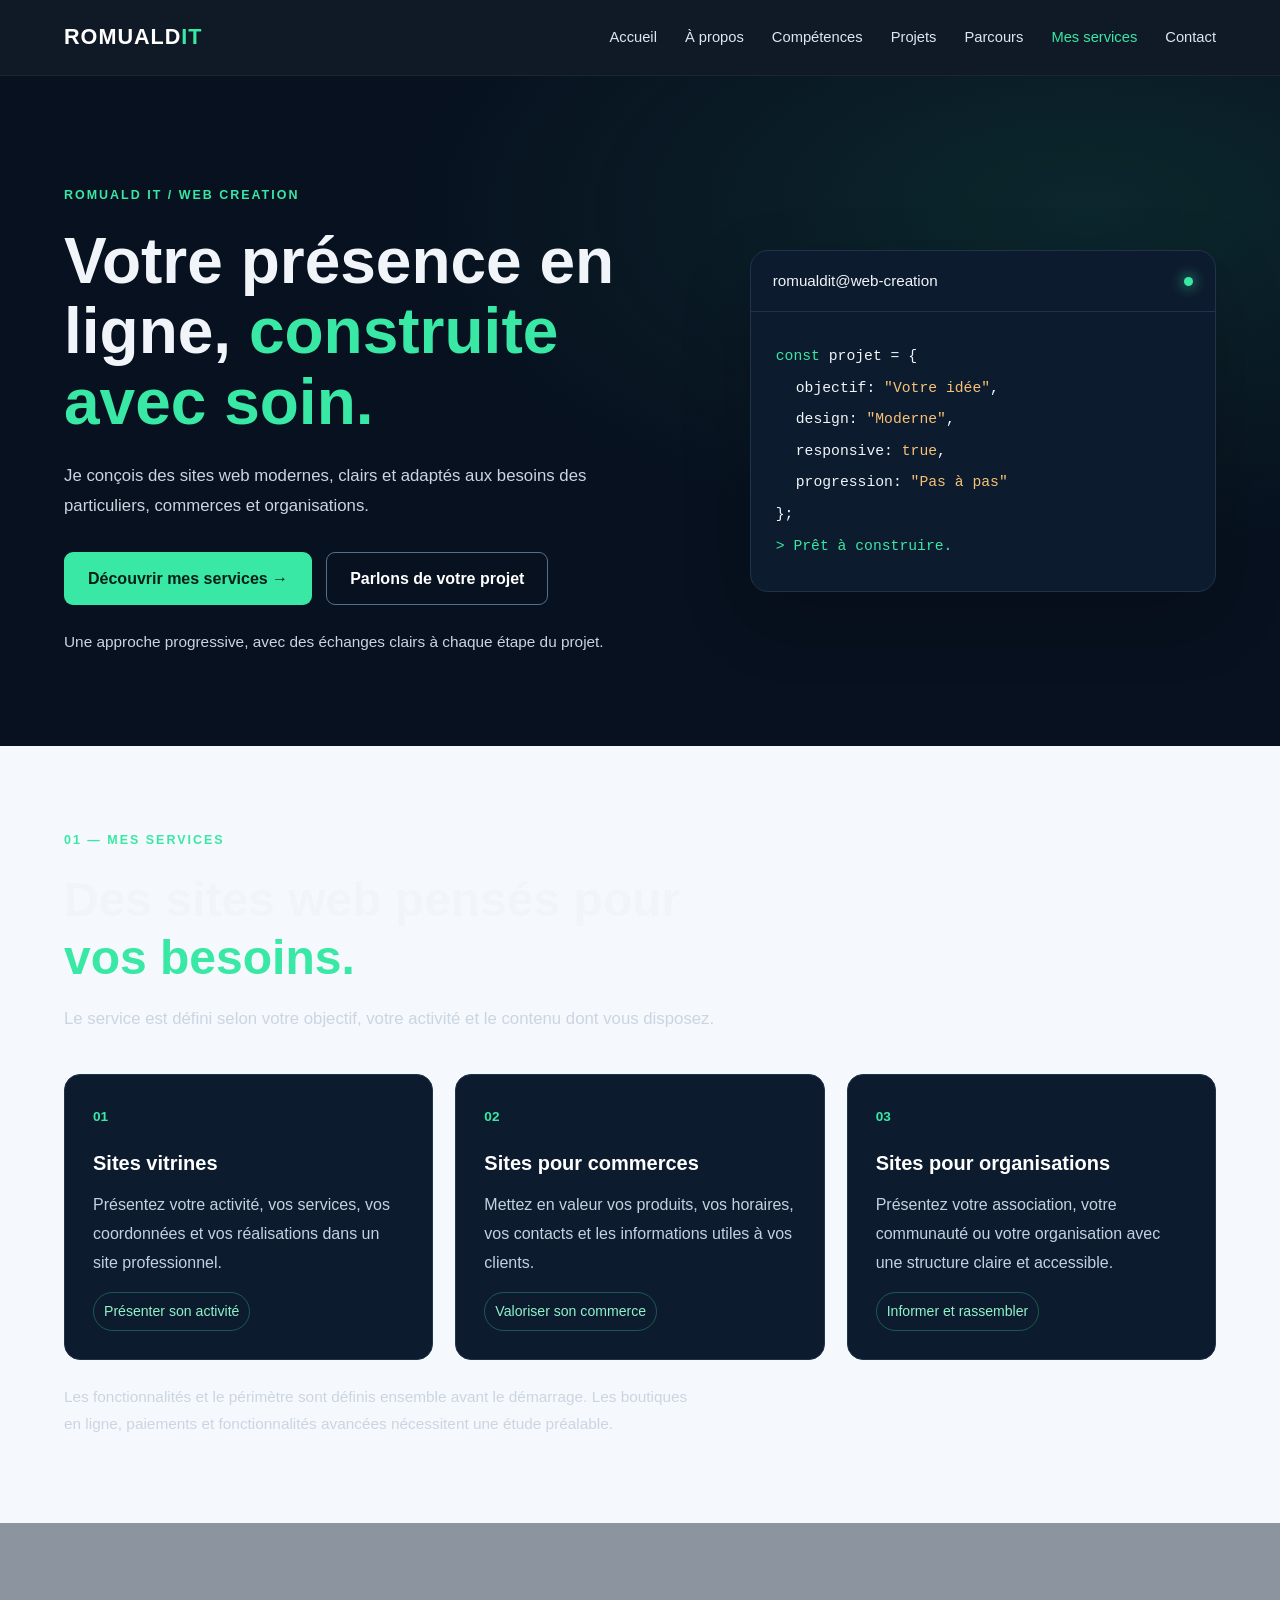
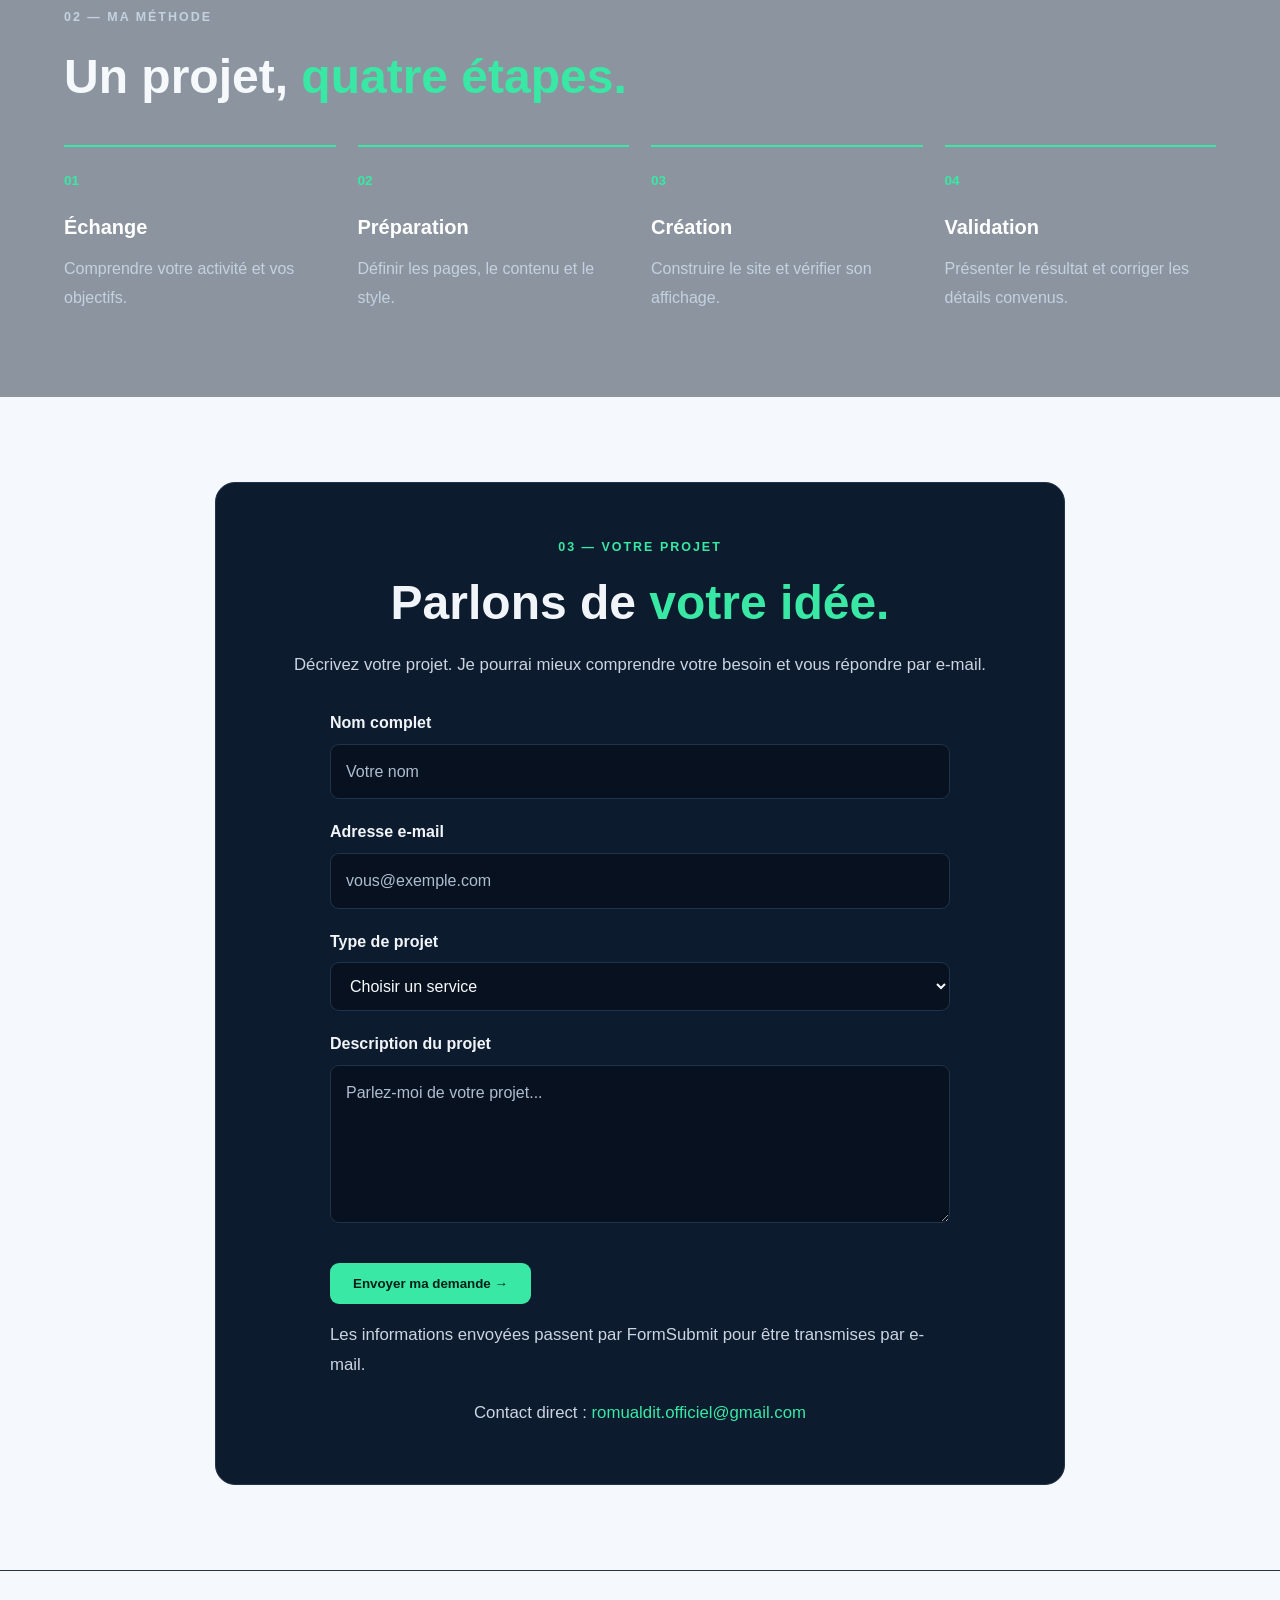
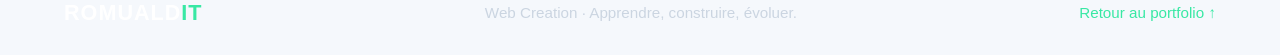
==== Web-creation.html @ 6ef7c0bd "Replace old portfolio with ROMUALD IT v2" ====
<!DOCTYPE html>
<html lang="fr">
<head>
    <meta charset="UTF-8">
    <meta name="viewport" content="width=device-width, initial-scale=1.0">

    <meta name="description"
        content="Romuald IT Web Creation : création de sites web modernes, responsive et adaptés à vos besoins.">

    <meta name="author" content="Romuald IT">
    <title>Création de sites web | Romuald IT</title>

    <link rel="stylesheet" href="style.css">
    <link rel="icon" type="image/svg+xml" href="favicon.svg"> 
</head>

<body class="business-page">

    <header class="header">
        <div class="container nav-container">

            <a href="index.html#home" class="logo">
                ROMUALD<span>IT</span>
            </a>

            <nav class="navbar" id="navbar">
                <a href="index.html#home">Accueil</a>
                <a href="index.html#about">À propos</a>
                <a href="index.html#skills">Compétences</a>
                <a href="index.html#projects">Projets</a>
                <a href="index.html#journey">Parcours</a>
                <a href="Web-creation.html" aria-current="page">Mes services</a>
                <a href="index.html#contact">Contact</a>
            </nav>

            <button type="button" class="menu-button" id="menuButton"
                aria-label="Ouvrir le menu" aria-controls="navbar" aria-expanded="false">
                ☰
            </button>
        </div>
    </header>

    <main>
        <!-- HERO BUSINESS -->
        <section class="business-hero">
            <div class="container business-hero-grid">

                <div class="business-hero-content">
                    <p class="business-eyebrow">
                        ROMUALD IT / WEB CREATION
                    </p>

                    <h1>
                        Votre présence en ligne,
                        <span>construite avec soin.</span>
                    </h1>

                    <p class="business-lead">
                        Je conçois des sites web modernes, clairs et
                        adaptés aux besoins des particuliers, commerces
                        et organisations.
                    </p>

                    <div class="business-actions">
                        <a href="#services" class="button button-primary">
                            Découvrir mes services →
                        </a>

                        <a href="#contact-business"
                            class="button button-secondary">
                            Parlons de votre projet
                        </a>
                    </div>

                    <p class="business-note">
                        Une approche progressive, avec des échanges
                        clairs à chaque étape du projet.
                    </p>
                </div>

                <div class="business-code-card">
                    <div class="business-code-header">
                        <span>romualdit@web-creation</span>
                        <span class="business-live-dot"></span>
                    </div>

                    <div class="business-code-body">
                        <p><span class="code-green">const</span> projet = {</p>
                        <p class="code-indent">objectif: <span>"Votre idée"</span>,</p>
                        <p class="code-indent">design: <span>"Moderne"</span>,</p>
                        <p class="code-indent">responsive: <span>true</span>,</p>
                        <p class="code-indent">progression: <span>"Pas à pas"</span></p>
                        <p>};</p>
                        <p class="code-result">> Prêt à construire.</p>
                    </div>
                </div>

            </div>
        </section>

        <!-- SERVICES -->
        <section class="business-section" id="services">
            <div class="container">

                <div class="business-heading">
                    <p class="business-eyebrow">01 — MES SERVICES</p>
                    <h2>Des sites web pensés pour <span>vos besoins.</span></h2>
                    <p>
                        Le service est défini selon votre objectif,
                        votre activité et le contenu dont vous disposez.
                    </p>
                </div>

                <div class="business-service-grid">

                    <article class="business-service-card">
                        <span class="business-card-number">01</span>
                        <h3>Sites vitrines</h3>
                        <p>
                            Présentez votre activité, vos services,
                            vos coordonnées et vos réalisations dans
                            un site professionnel.
                        </p>
                        <span class="business-tag">Présenter son activité</span>
                    </article>

                    <article class="business-service-card">
                        <span class="business-card-number">02</span>
                        <h3>Sites pour commerces</h3>
                        <p>
                            Mettez en valeur vos produits, vos horaires,
                            vos contacts et les informations utiles
                            à vos clients.
                        </p>
                        <span class="business-tag">Valoriser son commerce</span>
                    </article>

                    <article class="business-service-card">
                        <span class="business-card-number">03</span>
                        <h3>Sites pour organisations</h3>
                        <p>
                            Présentez votre association, votre communauté
                            ou votre organisation avec une structure
                            claire et accessible.
                        </p>
                        <span class="business-tag">Informer et rassembler</span>
                    </article>

                </div>

                <p class="business-disclaimer">
                    Les fonctionnalités et le périmètre sont définis
                    ensemble avant le démarrage. Les boutiques en ligne,
                    paiements et fonctionnalités avancées nécessitent
                    une étude préalable.
                </p>
            </div>
        </section>

        <!-- METHODE -->
        <section class="business-section business-process">
            <div class="container">

                <div class="business-heading">
                    <p class="business-eyebrow">02 — MA MÉTHODE</p>
                    <h2>Un projet, <span>quatre étapes.</span></h2>
                </div>

                <div class="business-steps">

                    <article class="business-step">
                        <span>01</span>
                        <h3>Échange</h3>
                        <p>Comprendre votre activité et vos objectifs.</p>
                    </article>

                    <article class="business-step">
                        <span>02</span>
                        <h3>Préparation</h3>
                        <p>Définir les pages, le contenu et le style.</p>
                    </article>

                    <article class="business-step">
                        <span>03</span>
                        <h3>Création</h3>
                        <p>Construire le site et vérifier son affichage.</p>
                    </article>

                    <article class="business-step">
                        <span>04</span>
                        <h3>Validation</h3>
                        <p>Présenter le résultat et corriger les détails convenus.</p>
                    </article>

                </div>
            </div>
        </section>

        <!-- CONTACT -->
        
<!-- CONTACT BUSINESS -->
<section class="business-section" id="contact-business">
    <div class="container">
        <div class="business-contact-card">
            <p class="business-eyebrow">03 — VOTRE PROJET</p>

            <h2>Parlons de <span>votre idée.</span></h2>

            <p>
                Décrivez votre projet. Je pourrai mieux comprendre
                votre besoin et vous répondre par e-mail.
            </p>

            <form id="businessContactForm" class="business-form">
                <div class="business-form-group">
                    <label for="businessName">Nom complet</label>
                    <input
                        id="businessName"
                        name="name"
                        type="text"
                        placeholder="Votre nom"
                        required
                    >
                </div>

                <div class="business-form-group">
                    <label for="businessEmail">Adresse e-mail</label>
                    <input
                        id="businessEmail"
                        name="email"
                        type="email"
                        placeholder="vous@exemple.com"
                        required
                    >
                </div>

                <div class="business-form-group">
                    <label for="businessType">Type de projet</label>
                    <select id="businessType" name="project_type" required>
                        <option value="">Choisir un service</option>
                        <option value="Site vitrine">Site vitrine</option>
                        <option value="Site pour commerce">Site pour commerce</option>
                        <option value="Site pour organisation">Site pour organisation</option>
                        <option value="Autre projet">Autre projet</option>
                    </select>
                </div>

                <div class="business-form-group">
                    <label for="businessMessage">Description du projet</label>
                    <textarea
                        id="businessMessage"
                        name="message"
                        rows="5"
                        placeholder="Parlez-moi de votre projet..."
                        required
                    ></textarea>
                </div>

                <button
                    type="submit"
                    class="button button-primary"
                    id="businessSubmitButton"
                >
                    Envoyer ma demande →
                </button>

                <p
                    id="businessFormStatus"
                    class="business-form-status"
                    role="status"
                    aria-live="polite"
                ></p>
            </form>

            <p class="business-form-note">Les informations envoyées passent par FormSubmit pour être transmises par e-mail.</p>

            <p class="business-email">
                Contact direct :
                <a href="mailto:romualdit.officiel@gmail.com">
                    romualdit.officiel@gmail.com
                </a>
            </p>
        </div>
    </div>
</section>

    </main>

    <footer class="business-footer">
        <div class="container business-footer-inner">
            <a href="index.html" class="logo">
                ROMUALD<span>IT</span>
            </a>

            <p>Web Creation · Apprendre, construire, évoluer.</p>

            <a href="index.html">Retour au portfolio ↑</a>
        </div>
    </footer>

    <script src="script.js"></script>
    <script src="business.js"></script>
</body>
</html>
---- style.css ----
/* =========================================================
   ROMUALD IT — STYLE.CSS
   ========================================================= */


/* =========================================================
   1. RESET & VARIABLES
   ========================================================= */

* {
    margin: 0;
    padding: 0;
    box-sizing: border-box;
}

:root {
    --background: #07111f;
    --background-light: #f5f8fc;
    --background-card: #0d1b2e;

    --white: #ffffff;
    --text-dark: #102033;
    --text-light: #b8c7d9;
    --text-muted: #718095;

    --accent: #38e8a4;
    --accent-dark: #087b55;

    --border-dark: #20334c;
    --border-light: #dce4ed;

    --shadow: 0 20px 60px rgba(0, 0, 0, 0.15);

    --transition: 0.3s ease;
}


/* =========================================================
   2. GLOBAL
   ========================================================= */

html {
    scroll-behavior: smooth;
}

body {
    font-family: Arial, Helvetica, sans-serif;
    background: var(--background-light);
    color: var(--text-dark);
    line-height: 1.6;
}

a {
    text-decoration: none;
}

button,
input,
textarea {
    font-family: inherit;
}

.container {
    width: 90%;
    max-width: 1200px;
    margin: 0 auto;
}


/* =========================================================
   3. HEADER
   ========================================================= */

.header {
    position: sticky;
    top: 0;
    z-index: 1000;

    height: 76px;

    background: rgba(7, 17, 31, 0.96);

    border-bottom: 1px solid rgba(255, 255, 255, 0.05);

    backdrop-filter: blur(10px);
}

.nav-container {
    height: 100%;

    display: flex;
    align-items: center;
    justify-content: space-between;
}


/* LOGO */

.logo {
    color: var(--white);

    font-size: 1.35rem;

    font-weight: 900;

    letter-spacing: 1px;
}

.logo span {
    color: var(--accent);
}


/* NAVIGATION */

.navbar {
    display: flex;

    align-items: center;

    gap: 28px;
}

.navbar a {
    position: relative;

    color: #dce7f5;

    font-size: 0.92rem;

    transition: var(--transition);
}

.navbar a::after {
    content: "";

    position: absolute;

    left: 0;
    bottom: -7px;

    width: 0;
    height: 2px;

    background: var(--accent);

    transition: var(--transition);
}

.navbar a:hover {
    color: var(--accent);
}

.navbar a:hover::after {
    width: 100%;
}


/* MENU MOBILE */

.menu-button {
    display: none;

    background: transparent;

    border: none;

    color: var(--white);

    font-size: 1.8rem;

    cursor: pointer;
}


/* =========================================================
   4. HERO
   ========================================================= */

.hero {
    min-height: calc(100vh - 76px);

    background:
        radial-gradient(
            circle at 80% 30%,
            rgba(56, 232, 164, 0.08),
            transparent 30%
        ),
        linear-gradient(
            135deg,
            #07111f,
            #102a45
        );

    color: var(--white);

    display: flex;

    align-items: center;

    padding: 100px 0;
}

.hero-container {
    display: grid;

    grid-template-columns: 1.15fr 0.85fr;

    align-items: center;

    gap: 70px;
}


/* PETIT TITRE */

.hero-small-title {
    color: var(--accent);

    font-size: 0.8rem;

    font-weight: 800;

    letter-spacing: 2px;

    margin-bottom: 20px;
}


/* TITRE PRINCIPAL */

.hero h1 {
    font-size: clamp(
        2.7rem,
        6vw,
        5.5rem
    );

    line-height: 1.02;

    font-weight: 900;

    max-width: 850px;
}

.hero h1 span {
    color: var(--accent);
}


/* DESCRIPTION */

.hero-description {
    max-width: 650px;

    margin-top: 30px;

    color: var(--text-light);

    font-size: 1.08rem;
}


/* BOUTONS */

.hero-buttons {
    display: flex;

    align-items: center;

    gap: 15px;

    margin-top: 35px;

    flex-wrap: wrap;
}

.button {
    display: inline-flex;

    align-items: center;

    justify-content: center;

    padding: 13px 23px;

    border-radius: 9px;

    border: 1px solid transparent;

    font-weight: 800;

    cursor: pointer;

    transition: var(--transition);
}

.button-primary {
    background: var(--accent);

    color: #062018;
}

.button-primary:hover {
    transform: translateY(-3px);

    box-shadow:
        0 10px 30px
        rgba(56, 232, 164, 0.25);
}

.button-secondary {
    border-color: #55708d;

    color: var(--white);

    background: transparent;
}

.button-secondary:hover {
    border-color: var(--accent);

    color: var(--accent);
}


/* =========================================================
   5. TERMINAL
   ========================================================= */

.hero-visual {
    display: flex;

    justify-content: center;
}

.terminal {
    width: 100%;

    max-width: 450px;

    background: #050a11;

    border: 1px solid #28405d;

    border-radius: 17px;

    overflow: hidden;

    box-shadow:
        0 30px 80px
        rgba(0, 0, 0, 0.45);

    animation: floating 4s ease-in-out infinite;
}


/* ANIMATION TERMINAL */

@keyframes floating {

    0% {
        transform: translateY(0);
    }

    50% {
        transform: translateY(-10px);
    }

    100% {
        transform: translateY(0);
    }
}


/* BARRE TERMINAL */

.terminal-header {
    height: 42px;

    display: flex;

    align-items: center;

    gap: 8px;

    padding-left: 16px;

    background: #0d1723;
}

.terminal-header span {
    width: 11px;

    height: 11px;

    border-radius: 50%;

    background: #60758d;
}

.terminal-header span:nth-child(1) {
    background: #ff5f56;
}

.terminal-header span:nth-child(2) {
    background: #ffbd2e;
}

.terminal-header span:nth-child(3) {
    background: #27c93f;
}


/* CORPS TERMINAL */

.terminal-body {
    padding: 30px;
}

.terminal-body pre {
    color: #9db3c9;

    font-size: 0.9rem;

    white-space: pre-wrap;

    font-family:
        Consolas,
        "Courier New",
        monospace;
}

.terminal-body span {
    color: var(--accent);

    font-weight: bold;
}


/* =========================================================
   6. SECTIONS
   ========================================================= */

.section {
    padding: 110px 0;
}

.section-heading {
    margin-bottom: 50px;
}

.section-number {
    color: var(--accent-dark);

    font-size: 0.8rem;

    font-weight: 900;

    letter-spacing: 2px;

    margin-bottom: 17px;
}

.section-heading h2 {
    max-width: 900px;

    font-size: clamp(
        2.2rem,
        4.5vw,
        4rem
    );

    line-height: 1.08;

    font-weight: 900;
}

.section-heading h2 span {
    color: var(--accent-dark);
}


/* =========================================================
   7. ABOUT
   ========================================================= */

.about {
    background: var(--background-light);
}

.about-grid {
    display: grid;

    grid-template-columns: 1.1fr 0.9fr;

    gap: 70px;

    align-items: start;
}

.about-text {
    color: #596a7f;

    font-size: 1.05rem;
}

.about-text p {
    margin-bottom: 22px;
}


/* CARTES */

.about-cards {
    display: grid;

    grid-template-columns: repeat(2, 1fr);

    gap: 15px;
}

.about-card {
    min-height: 150px;

    padding: 25px;

    display: flex;

    flex-direction: column;

    justify-content: center;

    border: 1px solid var(--border-light);

    border-radius: 17px;

    background: white;

    transition: var(--transition);
}

.about-card:hover {
    transform: translateY(-6px);

    box-shadow: var(--shadow);
}

.about-card h3 {
    font-size: 2.3rem;

    margin-bottom: 5px;
}

.about-card p {
    color: var(--text-muted);
}


/* =========================================================
   8. SKILLS
   ========================================================= */

.skills-section {
    background: var(--background);

    color: var(--white);
}

.skills-section .section-number {
    color: var(--accent);
}

.skills-section .section-heading h2 span {
    color: var(--accent);
}

.skills-grid {
    display: grid;

    grid-template-columns:
        repeat(2, 1fr);

    gap: 20px;
}

.skill-card {
    background: var(--background-card);

    border: 1px solid var(--border-dark);

    border-radius: 18px;

    padding: 35px;

    transition: var(--transition);
}

.skill-card:hover {
    transform: translateY(-8px);

    border-color: #32607f;

    box-shadow:
        0 20px 50px
        rgba(0, 0, 0, 0.2);
}

.skill-number {
    color: var(--accent);

    font-size: 1rem;

    font-weight: 900;
}

.skill-card h3 {
    font-size: 1.45rem;

    margin-top: 25px;

    margin-bottom: 12px;
}

.skill-card p {
    color: var(--text-light);
}


/* TAGS */

.skill-tags {
    display: flex;

    flex-wrap: wrap;

    gap: 8px;

    margin-top: 25px;
}

.skill-tags span {
    padding: 6px 11px;

    border-radius: 50px;

    background: rgba(
        56,
        232,
        164,
        0.08
    );

    border: 1px solid
        rgba(56, 232, 164, 0.2);

    color: var(--accent);

    font-size: 0.78rem;

    font-weight: 700;
}


/* =========================================================
   9. PROJECTS
   ========================================================= */

.projects {
    background: white;
}

.project-card {
    display: grid;

    grid-template-columns: 90px 1fr;

    gap: 25px;

    padding: 40px;

    border: 1px solid var(--border-light);

    border-radius: 20px;

    background: white;

    box-shadow:
        0 10px 35px
        rgba(15, 35, 55, 0.05);

    transition: var(--transition);
}

.project-card:hover {
    transform: translateY(-6px);

    box-shadow:
        0 20px 50px
        rgba(15, 35, 55, 0.1);
}

.project-card-second {
    margin-top: 20px;
}

.project-number {
    color: var(--accent-dark);

    font-size: 2rem;

    font-weight: 900;
}

.project-category {
    color: var(--accent-dark);

    font-size: 0.75rem;

    font-weight: 900;

    letter-spacing: 2px;
}

.project-content h3 {
    font-size: 1.8rem;

    margin: 8px 0 12px;
}

.project-content p {
    color: #607084;

    max-width: 800px;
}


/* PROJECT TAGS */

.project-tags {
    display: flex;

    flex-wrap: wrap;

    gap: 8px;

    margin-top: 20px;
}

.project-tags span {
    background: #e9f8f2;

    color: var(--accent-dark);

    padding: 6px 12px;

    border-radius: 50px;

    font-size: 0.78rem;

    font-weight: 700;
}


/* =========================================================
   10. JOURNEY / TIMELINE
   ========================================================= */

.journey {
    background: #eef4f9;
}

.timeline {
    position: relative;

    max-width: 900px;

    margin: 0 auto;
}


/* LIGNE */

.timeline::before {
    content: "";

    position: absolute;

    left: 27px;

    top: 0;

    bottom: 0;

    width: 2px;

    background: #d2dde7;
}

.timeline-item {
    position: relative;

    display: grid;

    grid-template-columns: 55px 1fr;

    gap: 25px;

    margin-bottom: 35px;
}

.timeline-dot {
    width: 55px;

    height: 55px;

    display: flex;

    align-items: center;

    justify-content: center;

    border-radius: 50%;

    background: var(--background);

    border: 3px solid var(--accent);

    color: var(--accent);

    font-weight: 900;

    z-index: 2;
}

.timeline-content {
    background: white;

    border: 1px solid var(--border-light);

    border-radius: 15px;

    padding: 25px;
}

.timeline-content h3 {
    margin-bottom: 7px;

    font-size: 1.25rem;
}

.timeline-content p {
    color: var(--text-muted);
}


/* =========================================================
   11. CONTACT
   ========================================================= */

.contact {
    background: white;
}

.contact .section-heading > p:last-child {
    color: var(--text-muted);

    margin-top: 20px;

    max-width: 700px;
}

.contact-form {
    max-width: 700px;

    margin-top: 40px;
}

.form-group {
    display: flex;

    flex-direction: column;

    margin-bottom: 20px;
}

.form-group label {
    margin-bottom: 8px;

    font-weight: 700;
}

.form-group input,
.form-group textarea {
    width: 100%;

    padding: 15px;

    border: 1px solid #d3dce6;

    border-radius: 10px;

    background: #f9fbfd;

    outline: none;

    font-size: 1rem;

    transition: var(--transition);
}

.form-group textarea {
    resize: vertical;
}

.form-group input:focus,
.form-group textarea:focus {
    border-color: var(--accent-dark);

    background: white;

    box-shadow:
        0 0 0 3px
        rgba(56, 232, 164, 0.1);
}

.form-message {
    margin-top: 15px;

    color: var(--accent-dark);

    font-weight: 700;
}


/* =========================================================
   12. FOOTER
   ========================================================= */

.footer {
    background: #050c15;

    color: #8393a6;

    padding: 50px 0;
}

.footer-container {
    display: grid;

    grid-template-columns:
        1fr auto;

    gap: 35px;

    align-items: center;
}

.footer .logo {
    display: inline-block;

    margin-bottom: 10px;
}

.footer-links {
    display: flex;

    gap: 20px;
}

.footer-links a {
    color: #8393a6;

    transition: var(--transition);
}

.footer-links a:hover {
    color: var(--accent);
}

.copyright {
    grid-column: 1 / -1;

    padding-top: 25px;

    border-top: 1px solid
        rgba(255, 255, 255, 0.08);

    font-size: 0.85rem;
}


/* =========================================================
   13. ANIMATIONS
   ========================================================= */

@keyframes fadeUp {

    from {
        opacity: 0;

        transform: translateY(30px);
    }

    to {
        opacity: 1;

        transform: translateY(0);
    }
}

.hero-content {
    animation:
        fadeUp 0.8s ease forwards;
}

.hero-visual {
    animation:
        fadeUp 1s ease forwards;
}


/* =========================================================
   14. TABLETTE
   ========================================================= */

@media (max-width: 900px) {

    .hero-container {
        grid-template-columns: 1fr;

        gap: 60px;
    }

    .hero-visual {
        justify-content: flex-start;
    }

    .about-grid {
        grid-template-columns: 1fr;

        gap: 45px;
    }

    .skills-grid {
        grid-template-columns: 1fr;
    }

}


/* =========================================================
   15. MOBILE
   ========================================================= */

@media (max-width: 700px) {

    .header {
        height: 70px;
    }

    .menu-button {
        display: block;
    }

    .navbar {
        display: none;

        position: absolute;

        top: 70px;

        left: 0;

        width: 100%;

        padding: 25px 7%;

        background: #07111f;

        border-top:
            1px solid
            rgba(255, 255, 255, 0.05);

        flex-direction: column;

        align-items: flex-start;

        gap: 20px;
    }

    .navbar.open {
        display: flex;
    }

    .hero {
        min-height: auto;

        padding: 90px 0;
    }

    .hero h1 {
        font-size: 3rem;
    }

    .hero-description {
        font-size: 1rem;
    }

    .section {
        padding: 80px 0;
    }

    .about-cards {
        grid-template-columns: 1fr;
    }

    .project-card {
        grid-template-columns: 1fr;

        padding: 28px;
    }

    .timeline::before {
        left: 22px;
    }

    .timeline-item {
        grid-template-columns: 45px 1fr;

        gap: 18px;
    }

    .timeline-dot {
        width: 45px;

        height: 45px;

        font-size: 0.8rem;
    }

    .footer-container {
        grid-template-columns: 1fr;
    }

    .footer-links {
        flex-wrap: wrap;
    }

    .copyright {
        grid-column: auto;
    }

}


/* =========================================================
   16. PETIT MOBILE
   ========================================================= */

@media (max-width: 450px) {

    .container {
        width: 88%;
    }

    .hero h1 {
        font-size: 2.5rem;
    }

    .hero-buttons {
        flex-direction: column;

        align-items: stretch;
    }

    .button {
        width: 100%;
    }

    .terminal-body {
        padding: 20px;
    }

    .terminal-body pre {
        font-size: 0.78rem;
    }

    .section-heading h2 {
        font-size: 2.2rem;
    }

    .skill-card {
        padding: 25px;
    }

}/* =====================================================
   ROMUALD IT V2 — HERO
===================================================== */

.hero {
    position: relative;
    min-height: calc(100vh - 80px);
    display: flex;
    align-items: center;
    overflow: hidden;
    isolation: isolate;
}

.hero::before {
    content: "";
    position: absolute;
    width: 500px;
    height: 500px;
    top: 10%;
    right: -150px;
    border-radius: 50%;
    background: rgba(0, 255, 170, 0.08);
    filter: blur(90px);
    z-index: -2;
    animation: heroGlow 6s ease-in-out infinite alternate;
}

.hero::after {
    content: "";
    position: absolute;
    width: 400px;
    height: 400px;
    bottom: -150px;
    left: -150px;
    border-radius: 50%;
    background: rgba(0, 140, 255, 0.07);
    filter: blur(100px);
    z-index: -2;
}

.hero-grid {
    position: absolute;
    inset: 0;
    z-index: -3;
    opacity: 0.18;

    background-image:
        linear-gradient(rgba(255,255,255,0.04) 1px, transparent 1px),
        linear-gradient(90deg, rgba(255,255,255,0.04) 1px, transparent 1px);

    background-size: 45px 45px;

    mask-image: linear-gradient(
        to bottom,
        black,
        transparent 90%
    );
}

.hero-container {
    position: relative;
    display: grid;
    grid-template-columns: 1.05fr 0.95fr;
    align-items: center;
    gap: 80px;
    width: 100%;
    padding-top: 60px;
    padding-bottom: 80px;
}


/* =========================
   HERO CONTENT
========================= */

.hero-content {
    animation: heroContentIn 1s ease forwards;
}

.hero-badge {
    display: inline-flex;
    align-items: center;
    gap: 10px;
    padding: 8px 14px;
    margin-bottom: 24px;

    border: 1px solid rgba(0, 255, 170, 0.25);
    border-radius: 999px;

    background: rgba(0, 255, 170, 0.05);

    color: #00ffaa;
    font-size: 0.72rem;
    font-weight: 600;
    letter-spacing: 0.08em;

    backdrop-filter: blur(10px);
}

.status-dot {
    width: 7px;
    height: 7px;
    border-radius: 50%;
    background: #00ffaa;

    box-shadow: 0 0 12px #00ffaa;

    animation: statusPulse 1.8s infinite;
}

.hero-small-title {
    margin-bottom: 18px;

    font-size: 0.75rem;
    letter-spacing: 0.16em;
    font-weight: 600;

    opacity: 0.65;
}

.hero h1 {
    max-width: 720px;
    margin-bottom: 25px;

    font-size: clamp(3rem, 6vw, 5.8rem);
    line-height: 0.98;
    letter-spacing: -0.045em;
}

.hero h1 span {
    display: block;

    background: linear-gradient(
        90deg,
        #00ffaa,
        #00d9ff
    );

    -webkit-background-clip: text;
    background-clip: text;
    color: transparent;
}

.hero-description {
    max-width: 620px;
    margin-bottom: 32px;

    font-size: 1.05rem;
    line-height: 1.8;

    opacity: 0.72;
}


/* =========================
   BUTTONS
========================= */

.hero-buttons {
    display: flex;
    flex-wrap: wrap;
    gap: 14px;
}

.hero-buttons .button {
    display: inline-flex;
    align-items: center;
    gap: 12px;
}

.button-primary span {
    transition: transform 0.3s ease;
}

.button-primary:hover span {
    transform: translateX(5px);
}


/* =========================
   HERO META
========================= */

.hero-meta {
    display: flex;
    gap: 35px;
    margin-top: 45px;
}

.hero-meta div {
    display: flex;
    flex-direction: column;
    gap: 5px;
}

.hero-meta strong {
    font-size: 1.15rem;
}

.hero-meta span {
    font-size: 0.7rem;
    opacity: 0.5;
    letter-spacing: 0.08em;
    text-transform: uppercase;
}


/* =========================
   TERMINAL
========================= */

.hero-visual {
    position: relative;
    animation: heroVisualIn 1s 0.15s ease both;
}

.terminal-glow {
    position: absolute;
    inset: 10%;

    background: rgba(0, 255, 170, 0.08);

    filter: blur(70px);
    z-index: -1;
}

.terminal {
    position: relative;

    overflow: hidden;

    border: 1px solid rgba(255,255,255,0.12);
    border-radius: 18px;

    background: rgba(8, 12, 18, 0.82);

    box-shadow:
        0 30px 80px rgba(0,0,0,0.35),
        inset 0 1px rgba(255,255,255,0.05);

    backdrop-filter: blur(18px);

    transform: perspective(1000px) rotateY(-3deg);

    transition:
        transform 0.5s ease,
        border-color 0.5s ease;
}

.terminal:hover {
    transform: perspective(1000px) rotateY(0deg) translateY(-5px);
    border-color: rgba(0,255,170,0.3);
}

.terminal-header {
    display: flex;
    align-items: center;
    gap: 15px;

    height: 48px;
    padding: 0 16px;

    border-bottom: 1px solid rgba(255,255,255,0.08);
}

.terminal-dots {
    display: flex;
    gap: 6px;
}

.terminal-dots span {
    width: 9px;
    height: 9px;

    border-radius: 50%;

    background: rgba(255,255,255,0.3);
}

.terminal-title {
    flex: 1;

    font-family: monospace;
    font-size: 0.75rem;

    opacity: 0.55;
}

.terminal-status {
    font-family: monospace;
    font-size: 0.65rem;

    color: #00ffaa;
}

.terminal-body {
    padding: 30px 28px;
}

.terminal pre {
    margin: 0;

    font-family: "Courier New", monospace;
    font-size: 0.85rem;
    line-height: 1.9;

    white-space: pre-wrap;
}

.terminal-comment {
    opacity: 0.4;
}

.terminal-command {
    color: #00ffaa;
}

.terminal-key {
    color: #00d9ff;
}

.terminal-value {
    opacity: 0.8;
}

#terminalStatus {
    color: #00ffaa;

    animation: terminalBlink 1.2s infinite;
}

.terminal-label {
    display: flex;
    justify-content: space-between;

    margin-top: 12px;
    padding: 0 5px;

    font-family: monospace;
    font-size: 0.65rem;

    opacity: 0.35;
}


/* =========================
   SCROLL INDICATOR
========================= */

.hero-scroll {
    position: absolute;
    bottom: 25px;
    left: 50%;

    display: flex;
    align-items: center;
    gap: 10px;

    transform: translateX(-50%);

    font-size: 0.62rem;
    letter-spacing: 0.12em;

    opacity: 0.4;
}

.hero-scroll span {
    width: 6px;
    height: 6px;

    border-right: 1px solid currentColor;
    border-bottom: 1px solid currentColor;

    transform: rotate(45deg);

    animation: scrollArrow 1.5s infinite;
}


/* =========================
   ANIMATIONS
========================= */

@keyframes heroContentIn {
    from {
        opacity: 0;
        transform: translateY(35px);
    }

    to {
        opacity: 1;
        transform: translateY(0);
    }
}

@keyframes heroVisualIn {
    from {
        opacity: 0;
        transform: translateX(45px) scale(0.96);
    }

    to {
        opacity: 1;
        transform: translateX(0) scale(1);
    }
}

@keyframes heroGlow {
    from {
        transform: translate(0, 0) scale(1);
    }

    to {
        transform: translate(-40px, 30px) scale(1.15);
    }
}

@keyframes statusPulse {
    0%, 100% {
        opacity: 1;
        transform: scale(1);
    }

    50% {
        opacity: 0.45;
        transform: scale(0.7);
    }
}

@keyframes terminalBlink {
    0%, 45% {
        opacity: 1;
    }

    50%, 100% {
        opacity: 0.35;
    }
}

@keyframes scrollArrow {
    0%, 100% {
        transform: translateY(0) rotate(45deg);
    }

    50% {
        transform: translateY(5px) rotate(45deg);
    }
}


/* =========================
   MOBILE
========================= */

@media (max-width: 900px) {

    .hero-container {
        grid-template-columns: 1fr;
        gap: 55px;
    }

    .hero-content {
        max-width: 750px;
    }

    .hero-visual {
        max-width: 700px;
        width: 100%;
        margin: auto;
    }

    .terminal {
        transform: none;
    }

    .terminal:hover {
        transform: translateY(-5px);
    }
}


@media (max-width: 600px) {

    .hero {
        min-height: auto;
    }

    .hero-container {
        padding-top: 45px;
        padding-bottom: 100px;
        gap: 45px;
    }

    .hero-badge {
        font-size: 0.62rem;
    }

    .hero h1 {
        font-size: clamp(2.7rem, 13vw, 4rem);
    }

    .hero-description {
        font-size: 0.95rem;
        line-height: 1.7;
    }

    .hero-buttons {
        flex-direction: column;
    }

    .hero-buttons .button {
        justify-content: center;
        width: 100%;
    }

    .hero-meta {
        gap: 20px;
        justify-content: space-between;
    }

    .hero-meta span {
        font-size: 0.58rem;
    }

    .terminal-body {
        padding: 22px 18px;
    }

    .terminal pre {
        font-size: 0.7rem;
        line-height: 1.8;
    }

    .terminal-status {
        display: none;
    }

    .hero-scroll {
        display: none;
    }
}/* =====================================================
   ROMUALD IT V2 — ABOUT
===================================================== */

.about {
    position: relative;
    overflow: hidden;
}

.about::before {
    content: "";
    position: absolute;
    width: 350px;
    height: 350px;
    top: 20%;
    left: -180px;

    border-radius: 50%;
    background: rgba(0, 255, 170, 0.04);

    filter: blur(90px);
    pointer-events: none;
}


/* =========================
   HEADER
========================= */

.about-heading {
    max-width: 850px;
}

.about-heading h2 {
    max-width: 800px;
}

.about-heading h2 span {
    color: #00ffaa;
}

.section-intro {
    max-width: 600px;
    margin-top: 20px;

    line-height: 1.7;
    opacity: 0.55;
}


/* =========================
   GRID
========================= */

.about-v2-grid {
    display: grid;
    grid-template-columns: 1.15fr 0.85fr;
    gap: 80px;

    margin-top: 70px;
}


/* =========================
   MAIN TEXT
========================= */

.about-main {
    position: relative;

    padding: 45px;

    border: 1px solid rgba(255,255,255,0.08);
    border-radius: 20px;

    background:
        linear-gradient(
            145deg,
            rgba(255,255,255,0.035),
            rgba(255,255,255,0.01)
        );

    overflow: hidden;
}

.about-main::before {
    content: "";
    position: absolute;

    width: 180px;
    height: 180px;

    top: -90px;
    right: -90px;

    border-radius: 50%;

    background: rgba(0,255,170,0.08);
    filter: blur(30px);
}

.about-label {
    display: flex;
    align-items: center;
    gap: 12px;

    margin-bottom: 35px;

    font-family: monospace;
    font-size: 0.7rem;
    letter-spacing: 0.12em;

    opacity: 0.5;
}

.about-label span {
    color: #00ffaa;
}

.about-main h3 {
    max-width: 600px;

    margin-bottom: 28px;

    font-size: clamp(2rem, 4vw, 3.4rem);
    line-height: 1.05;
    letter-spacing: -0.035em;
}

.about-main h3 span {
    color: #00ffaa;
}

.about-main p {
    max-width: 650px;

    margin-bottom: 20px;

    line-height: 1.85;
    opacity: 0.68;
}


/* =========================
   SIGNATURE
========================= */

.about-signature {
    display: flex;
    flex-direction: column;
    gap: 6px;

    margin-top: 45px;
    padding-top: 25px;

    border-top: 1px solid rgba(255,255,255,0.08);
}

.about-signature span {
    font-size: 0.85rem;
    font-weight: 700;
    letter-spacing: 0.18em;
}

.about-signature small {
    font-family: monospace;
    font-size: 0.6rem;

    opacity: 0.4;
    letter-spacing: 0.1em;
}


/* =========================
   INFO CARDS
========================= */

.about-side {
    display: flex;
    flex-direction: column;
    gap: 15px;
}

.about-info-card {
    display: grid;
    grid-template-columns: 45px 1fr;
    gap: 18px;

    padding: 25px;

    border: 1px solid rgba(255,255,255,0.08);
    border-radius: 15px;

    background: rgba(255,255,255,0.02);

    transition:
        transform 0.35s ease,
        border-color 0.35s ease,
        background 0.35s ease;
}

.about-info-card:hover {
    transform: translateX(7px);

    border-color: rgba(0,255,170,0.25);

    background: rgba(0,255,170,0.035);
}

.about-card-number {
    font-family: monospace;
    font-size: 0.7rem;

    color: #00ffaa;
    opacity: 0.7;
}

.about-info-card strong {
    display: block;

    margin-bottom: 8px;

    font-size: 1rem;
}

.about-info-card p {
    margin: 0;

    font-size: 0.85rem;
    line-height: 1.6;

    opacity: 0.55;
}

.about-highlight {
    border-color: rgba(0,255,170,0.16);

    background:
        linear-gradient(
            135deg,
            rgba(0,255,170,0.07),
            rgba(255,255,255,0.02)
        );
}

.about-card-symbol {
    font-size: 1.6rem;
    color: #00ffaa;
}


/* =========================
   RESPONSIVE
========================= */

@media (max-width: 900px) {

    .about-v2-grid {
        grid-template-columns: 1fr;
        gap: 35px;
    }

    .about-main {
        padding: 35px;
    }
}


@media (max-width: 600px) {

    .about-v2-grid {
        margin-top: 45px;
    }

    .about-main {
        padding: 25px;
    }

    .about-main h3 {
        font-size: 2rem;
    }

    .about-info-card {
        padding: 20px;
    }

    .about-signature {
        margin-top: 30px;
    }
}
/* =========================================================
   ROMUALD IT — SKILLS V2
   Cartes interactives et responsive
========================================================= */

.skills-section .section-heading {
    margin-bottom: 42px;
}

.skills-intro {
    max-width: 650px;
    margin-top: 18px;
    color: var(--text-light);
    line-height: 1.8;
}

.skills-grid {
    display: grid;
    grid-template-columns: repeat(2, minmax(0, 1fr));
    gap: 22px;
    align-items: start;
}

.skill-card {
    position: relative;
    display: flex;
    flex-direction: column;
    min-width: 0;
    padding: 30px;
    overflow: hidden;

    background:
        linear-gradient(
            145deg,
            rgba(56, 232, 164, 0.045),
            transparent 55%
        ),
        var(--background-card);

    border: 1px solid var(--border-dark);
    border-radius: 20px;

    transition:
        transform 0.35s ease,
        border-color 0.35s ease,
        box-shadow 0.35s ease;
}

.skill-card::before {
    content: "";
    position: absolute;
    top: 0;
    left: 0;
    width: 0;
    height: 3px;
    background: var(--accent);
    transition: width 0.4s ease;
}

.skill-card:hover {
    transform: translateY(-7px);
    border-color: rgba(56, 232, 164, 0.45);
    box-shadow: 0 18px 45px rgba(0, 0, 0, 0.2);
}

.skill-card:hover::before {
    width: 100%;
}

.skill-card-top {
    display: flex;
    align-items: center;
    justify-content: space-between;
    gap: 15px;
    margin-bottom: 22px;
}

.skill-number {
    color: var(--accent);
    font-size: 0.78rem;
    font-weight: 800;
    letter-spacing: 1.5px;
}

.skill-icon {
    display: grid;
    place-items: center;
    width: 46px;
    height: 46px;
    flex-shrink: 0;

    color: var(--accent);
    background: rgba(56, 232, 164, 0.08);
    border: 1px solid rgba(56, 232, 164, 0.2);
    border-radius: 14px;

    font-size: 1.25rem;
    font-weight: 800;
}

.skill-status {
    display: inline-flex;
    align-items: center;
    align-self: flex-start;
    gap: 8px;
    max-width: 100%;
    margin-bottom: 15px;
    padding: 7px 11px;

    border: 1px solid var(--border-dark);
    border-radius: 30px;

    font-size: 0.72rem;
    line-height: 1.4;
    font-weight: 700;
}

.status-dot {
    width: 7px;
    height: 7px;
    flex-shrink: 0;
    border-radius: 50%;
    background: var(--accent);
}

.status-learning .status-dot {
    box-shadow: 0 0 10px rgba(56, 232, 164, 0.55);
}

.status-planned .status-dot {
    background: #7ca9ff;
}

.status-goal .status-dot {
    background: #ffc66d;
}

.status-future .status-dot {
    background: #bd9cff;
}

.skill-card h3 {
    margin: 0 0 12px;
    font-size: clamp(1.2rem, 2vw, 1.5rem);
    line-height: 1.35;
}

.skill-card > p:not(.skill-note) {
    margin: 0;
    color: var(--text-light);
    font-size: 0.94rem;
    line-height: 1.8;
}

.skill-tags {
    display: flex;
    flex-wrap: wrap;
    gap: 8px;
    margin-top: 22px;
    margin-bottom: 25px;
}

.skill-tags span {
    padding: 7px 11px;
    color: var(--accent);
    background: rgba(56, 232, 164, 0.07);
    border: 1px solid rgba(56, 232, 164, 0.17);
    border-radius: 8px;
    font-size: 0.76rem;
    font-weight: 700;
}

/* Détails masqués jusqu'au clic */

.skill-details {
    margin: 0 0 22px;
    padding: 18px;
    background: rgba(0, 0, 0, 0.13);
    border: 1px solid var(--border-dark);
    border-radius: 13px;
    animation: skillDetailsIn 0.3s ease both;
}

.skill-details[hidden] {
    display: none !important;
}

.skill-details h4 {
    margin: 0 0 13px;
    color: var(--accent);
    font-size: 0.95rem;
}

.skill-details ul {
    display: grid;
    gap: 12px;
    margin: 0;
    padding-left: 18px;
    color: var(--text-light);
    font-size: 0.87rem;
    line-height: 1.7;
}

.skill-details li::marker {
    color: var(--accent);
}

.skill-details strong {
    color: var(--white);
}

.skill-note {
    margin: 15px 0 0;
    color: var(--text-light);
    font-size: 0.84rem;
    line-height: 1.7;
}

/* Bouton d'interaction */

.skill-toggle {
    display: flex;
    align-items: center;
    justify-content: space-between;
    gap: 12px;
    width: 100%;
    margin-top: auto;
    padding: 14px 0 0;

    color: var(--accent);
    background: transparent;
    border: 0;
    border-top: 1px solid var(--border-dark);

    font: inherit;
    font-size: 0.84rem;
    font-weight: 800;
    text-align: left;
    cursor: pointer;

    transition: color 0.25s ease;
}

.skill-toggle:hover {
    color: var(--white);
}

.skill-toggle:focus-visible {
    outline: 2px solid var(--accent);
    outline-offset: 5px;
    border-radius: 4px;
}

.toggle-icon {
    display: grid;
    place-items: center;
    width: 28px;
    height: 28px;
    flex-shrink: 0;

    border: 1px solid rgba(56, 232, 164, 0.25);
    border-radius: 50%;

    font-size: 1.2rem;
    transition:
        transform 0.3s ease,
        background 0.3s ease;
}

.skill-toggle[aria-expanded="true"] .toggle-icon {
    transform: rotate(45deg);
    background: rgba(56, 232, 164, 0.1);
}

.skills-disclaimer {
    display: flex;
    align-items: flex-start;
    gap: 12px;
    margin: 30px 0 0;
    padding: 18px 20px;

    color: var(--text-light);
    background: rgba(56, 232, 164, 0.035);
    border-left: 3px solid var(--accent);
    border-radius: 0 10px 10px 0;

    font-size: 0.88rem;
    line-height: 1.8;
}

.skills-disclaimer span {
    color: var(--accent);
    font-size: 1.1rem;
}

/* Apparition des détails */

@keyframes skillDetailsIn {
    from {
        opacity: 0;
        transform: translateY(8px);
    }

    to {
        opacity: 1;
        transform: translateY(0);
    }
}

/* Tablettes */

@media (max-width: 900px) {
    .skills-grid {
        gap: 16px;
    }

    .skill-card {
        padding: 24px;
    }
}

/* Téléphones */

@media (max-width: 600px) {
    .skills-grid {
        grid-template-columns: minmax(0, 1fr);
    }

    .skill-card {
        padding: 24px 21px;
        border-radius: 16px;
    }

    .skills-section .section-heading {
        margin-bottom: 30px;
    }

    .skills-disclaimer {
        padding: 15px;
        font-size: 0.82rem;
    }
}

/* Respect des préférences d'accessibilité */

@media (prefers-reduced-motion: reduce) {
    .skill-card,
    .skill-card::before,
    .skill-toggle,
    .toggle-icon {
        transition: none !important;
    }

    .skill-details {
        animation: none !important;
    }
}

/* =========================================================
   ROMUALD IT — PROJECTS V2
========================================================= */

.projects {
    background: #f5f8fb;
}

.projects .section-number {
    color: var(--accent-dark);
}

.projects .section-heading h2 span {
    color: var(--accent-dark);
}

.projects-intro {
    max-width: 680px;
    margin-top: 18px;
    color: #607084;
    line-height: 1.8;
}

.projects-grid {
    display: grid;
    grid-template-columns: repeat(2, minmax(0, 1fr));
    align-items: start;
    gap: 24px;
}

.projects-grid .project-card {
    display: flex;
    flex-direction: column;
    min-width: 0;
    padding: 0;
    overflow: hidden;

    background: #ffffff;
    border: 1px solid #e0e8ef;
    border-radius: 20px;

    box-shadow: 0 10px 35px rgba(15, 35, 55, 0.045);

    transition:
        transform 0.35s ease,
        box-shadow 0.35s ease,
        border-color 0.35s ease;
}

.projects-grid .project-card:hover {
    transform: translateY(-6px);
    border-color: #c6d8e4;
    box-shadow: 0 22px 55px rgba(15, 35, 55, 0.11);
}

.project-visual {
    position: relative;
    display: flex;
    flex-direction: column;
    justify-content: space-between;
    min-height: 260px;
    padding: 23px;
    overflow: hidden;
    isolation: isolate;
    color: #f5f9fc;
    background: #101b2b;
}

.project-visual::before {
    content: "";
    position: absolute;
    z-index: -1;
    width: 240px;
    height: 240px;
    right: -80px;
    bottom: -120px;
    border-radius: 50%;
    background: rgba(56, 232, 164, 0.12);
    filter: blur(4px);
}

.project-visual-top {
    display: flex;
    align-items: center;
    justify-content: space-between;
    gap: 12px;
}

.project-code,
.project-visual-status {
    font-size: 0.68rem;
    font-weight: 800;
    letter-spacing: 1.3px;
}

.project-code {
    color: #a7bacb;
}

.project-visual-status {
    padding: 7px 10px;
    color: #8ef3c8;
    background: rgba(56, 232, 164, 0.09);
    border: 1px solid rgba(56, 232, 164, 0.25);
    border-radius: 30px;
}

.audio-interface {
    display: flex;
    flex-direction: column;
    align-items: center;
    gap: 17px;
    padding: 18px 0;
}

.audio-orb {
    display: grid;
    place-items: center;
    width: 76px;
    height: 76px;
    border: 1px solid rgba(56, 232, 164, 0.65);
    border-radius: 50%;
    background: radial-gradient(
        circle,
        rgba(56, 232, 164, 0.24),
        rgba(56, 232, 164, 0.025) 72%
    );
    box-shadow: 0 0 35px rgba(56, 232, 164, 0.12);
}

.audio-orb span {
    color: #8ef3c8;
    font-size: 1.3rem;
    font-weight: 900;
    letter-spacing: 2px;
}

.audio-wave {
    display: flex;
    align-items: center;
    justify-content: center;
    gap: 4px;
    width: 100%;
    height: 35px;
}

.audio-wave i {
    display: block;
    width: 4px;
    height: 12px;
    border-radius: 5px;
    background: #38e8a4;
    opacity: 0.8;
    animation: audioWave 1.1s ease-in-out infinite alternate;
}

.audio-wave i:nth-child(4n + 1) { animation-delay: -0.2s; }
.audio-wave i:nth-child(4n + 2) { animation-delay: -0.6s; }
.audio-wave i:nth-child(4n + 3) { animation-delay: -0.4s; }
.audio-wave i:nth-child(5n) { height: 25px; }

.audio-label {
    margin: 0;
    color: #a7bacb;
    font-size: 0.63rem;
    letter-spacing: 1.8px;
    text-align: center;
}

.project-visual-index {
    position: absolute;
    right: 22px;
    bottom: 12px;
    color: rgba(255, 255, 255, 0.13);
    font-size: 3.6rem;
    line-height: 1;
    font-weight: 900;
}

.project-visual-portfolio {
    background:
        radial-gradient(
            circle at 85% 15%,
            rgba(56, 232, 164, 0.12),
            transparent 35%
        ),
        #111c2d;
}

.portfolio-window {
    position: relative;
    z-index: 1;
    width: 100%;
    max-width: 390px;
    margin: auto;
    overflow: hidden;
    background: #172538;
    border: 1px solid rgba(255, 255, 255, 0.13);
    border-radius: 10px;
    box-shadow: 0 15px 40px rgba(0, 0, 0, 0.2);
    transform: rotate(-1deg);
    transition: transform 0.4s ease;
}

.project-card:hover .portfolio-window {
    transform: rotate(0deg) translateY(-3px);
}

.portfolio-window-bar {
    display: flex;
    align-items: center;
    gap: 5px;
    padding: 11px 12px;
    background: #202e40;
    border-bottom: 1px solid rgba(255, 255, 255, 0.07);
}

.portfolio-window-bar > span {
    width: 7px;
    height: 7px;
    border-radius: 50%;
    background: #7f93a8;
}

.portfolio-window-bar p {
    margin: 0 0 0 8px;
    color: #a7bacb;
    font-size: 0.62rem;
}

.portfolio-window-content {
    padding: 24px 20px;
}

.portfolio-mini-label {
    color: #8ef3c8;
    font-size: 0.6rem;
    letter-spacing: 1.5px;
    font-weight: 800;
}

.portfolio-mini-title {
    max-width: 250px;
    margin-top: 13px;
    color: #f5f9fc;
    font-size: clamp(1.3rem, 2.5vw, 2rem);
    font-weight: 700;
    line-height: 1.2;
}

.portfolio-mini-title strong {
    display: block;
    color: #38e8a4;
}

.portfolio-mini-line {
    width: 65px;
    height: 3px;
    margin-top: 17px;
    background: #38e8a4;
    border-radius: 5px;
}

.portfolio-mini-blocks {
    display: flex;
    gap: 8px;
    margin-top: 20px;
}

.portfolio-mini-blocks span {
    width: 42px;
    height: 22px;
    border: 1px solid rgba(255, 255, 255, 0.12);
    border-radius: 4px;
    background: rgba(255, 255, 255, 0.035);
}

.portfolio-mini-footer {
    margin-top: 20px;
    color: #a7bacb;
    font-size: 0.57rem;
    letter-spacing: 1px;
}

.projects-grid .project-content {
    display: flex;
    flex: 1;
    flex-direction: column;
    padding: 27px;
}

.project-meta {
    display: flex;
    flex-wrap: wrap;
    align-items: center;
    justify-content: space-between;
    gap: 10px;
    margin-bottom: 16px;
}

.project-category {
    margin: 0;
    color: #52667b;
    font-size: 0.68rem;
    font-weight: 900;
    letter-spacing: 1.2px;
}

.project-status {
    display: inline-flex;
    align-items: center;
    gap: 7px;
    padding: 7px 10px;
    border-radius: 30px;
    font-size: 0.69rem;
    font-weight: 800;
}

.project-status::before {
    content: "";
    width: 6px;
    height: 6px;
    flex-shrink: 0;
    border-radius: 50%;
    background: currentColor;
}

.status-concept {
    color: #8b5c16;
    background: #fff3dc;
}

.status-progress {
    color: #176c50;
    background: #e5f8ef;
}

.projects-grid .project-content h3 {
    margin: 0 0 13px;
    color: #132235;
    font-size: clamp(1.3rem, 2vw, 1.65rem);
    line-height: 1.35;
}

.project-description {
    margin: 0;
    color: #607084;
    font-size: 0.92rem;
    line-height: 1.85;
}

.projects-grid .project-tags {
    gap: 8px;
    margin: 21px 0 25px;
}

.projects-grid .project-tags span {
    padding: 7px 10px;
    color: #245b4a;
    background: #eef8f3;
    border: 1px solid #d9eee4;
    border-radius: 7px;
    font-size: 0.72rem;
    line-height: 1.4;
}

.project-details {
    margin: 0 0 22px;
    padding: 18px;
    background: #f6f9fb;
    border: 1px solid #e2eaf0;
    border-radius: 12px;
    animation: projectDetailsIn 0.3s ease both;
}

.project-details[hidden] {
    display: none !important;
}

.project-details h4 {
    margin: 0 0 10px;
    color: #15273a;
    font-size: 0.93rem;
}

.project-details h4:not(:first-child) {
    margin-top: 20px;
}

.project-details p,
.project-details ul {
    color: #607084;
    font-size: 0.85rem;
    line-height: 1.8;
}

.project-details p {
    margin: 0;
}

.project-details ul {
    display: grid;
    gap: 8px;
    margin: 0;
    padding-left: 19px;
}

.project-details li::marker {
    color: var(--accent-dark);
}

.project-details .project-honesty-note {
    margin-top: 15px;
    padding-top: 13px;
    border-top: 1px solid #e0e8ef;
    font-size: 0.8rem;
    font-style: italic;
}

.project-toggle {
    display: flex;
    align-items: center;
    justify-content: space-between;
    gap: 12px;
    width: 100%;
    margin-top: auto;
    padding: 15px 0 0;

    color: #176c50;
    background: transparent;
    border: 0;
    border-top: 1px solid #e4ebf1;

    font: inherit;
    font-size: 0.85rem;
    font-weight: 800;
    text-align: left;
    cursor: pointer;
}

.project-toggle:hover {
    color: #0d3e2e;
}

.project-toggle:focus-visible {
    outline: 2px solid var(--accent-dark);
    outline-offset: 5px;
    border-radius: 4px;
}

.project-toggle-icon {
    display: grid;
    place-items: center;
    width: 29px;
    height: 29px;
    flex-shrink: 0;
    border: 1px solid #cfe8db;
    border-radius: 50%;
    font-size: 1.2rem;
    transition: transform 0.3s ease;
}

.project-toggle[aria-expanded="true"] .project-toggle-icon {
    transform: rotate(45deg);
}

.projects-footer {
    display: flex;
    align-items: flex-start;
    gap: 14px;
    margin-top: 30px;
    padding: 21px 23px;
    background: #ffffff;
    border: 1px solid #e1e9ef;
    border-radius: 14px;
}

.projects-footer-icon {
    display: grid;
    place-items: center;
    width: 35px;
    height: 35px;
    flex-shrink: 0;
    color: #176c50;
    background: #e5f8ef;
    border-radius: 10px;
    font-size: 1.15rem;
}

.projects-footer p {
    margin: 0;
    color: #607084;
    font-size: 0.88rem;
    line-height: 1.8;
}

@keyframes audioWave {
    from { transform: scaleY(0.55); opacity: 0.55; }
    to { transform: scaleY(1.2); opacity: 1; }
}

@keyframes projectDetailsIn {
    from { opacity: 0; transform: translateY(7px); }
    to { opacity: 1; transform: translateY(0); }
}

@media (max-width: 850px) {
    .projects-grid {
        grid-template-columns: minmax(0, 1fr);
        max-width: 650px;
        margin-inline: auto;
    }

    .project-visual {
        min-height: 245px;
    }
}

@media (max-width: 600px) {
    .projects-grid .project-content {
        padding: 22px;
    }

    .project-visual {
        min-height: 220px;
        padding: 18px;
    }

    .project-meta {
        align-items: flex-start;
        flex-direction: column;
    }

    .projects-footer {
        padding: 17px;
    }
}

@media (prefers-reduced-motion: reduce) {
    .projects-grid .project-card,
    .portfolio-window,
    .project-toggle-icon {
        transition: none !important;
    }

    .audio-wave i {
        animation: none !important;
    }

    .project-details {
        animation: none !important;
    }
}

/* =========================================
   ROMUALD IT — JOURNEY / PARCOURS V2
========================================= */

.journey-v2 {
  position: relative;
  overflow: hidden;
  padding-top: 110px;
  padding-bottom: 110px;
  background:
    radial-gradient(ellipse at 8% 12%, rgba(0, 123, 255, 0.07), transparent 35%),
    #f5f8fc;
}

.journey-v2 .journey-heading {
  max-width: 760px;
  margin: 0 auto 54px;
  text-align: center;
}

.journey-v2 .section-kicker {
  display: inline-flex;
  align-items: center;
  gap: 10px;
  margin-bottom: 20px;
  color: var(--accent);
  font-size: 0.76rem;
  font-weight: 800;
  letter-spacing: 0.17em;
}

.journey-v2 .section-kicker::before,
.journey-v2 .section-kicker::after {
  width: 22px;
  height: 2px;
  background: currentColor;
  content: "";
}

.journey-v2 .journey-heading h2 {
  margin-bottom: 18px;
  color: #101828;
  font-size: clamp(2rem, 4.5vw, 3.4rem);
  font-weight: 850;
  letter-spacing: -0.055em;
  line-height: 1.12;
}

.journey-v2 .journey-heading h2 span {
  color: var(--accent);
}

.journey-v2 .journey-heading p {
  max-width: 610px;
  margin: 0 auto;
  color: #667085;
  font-size: 1rem;
  line-height: 1.85;
}

/* Intro card */

.journey-intro {
  display: flex;
  align-items: center;
  gap: 22px;
  margin: 0 auto 66px;
  padding: 28px 30px;
  max-width: 940px;
  border: 1px solid rgba(16, 24, 40, 0.08);
  border-radius: 22px;
  background: rgba(255, 255, 255, 0.86);
  box-shadow: 0 16px 50px rgba(16, 24, 40, 0.045);
}

.journey-intro-icon {
  display: grid;
  flex: 0 0 62px;
  width: 62px;
  height: 62px;
  place-items: center;
  border-radius: 18px;
  color: #fff;
  background: linear-gradient(135deg, var(--accent), #123f91);
  box-shadow: 0 10px 25px rgba(0, 92, 200, 0.2);
}

.journey-intro-icon span {
  font-size: 1.8rem;
  font-weight: 900;
}

.journey-intro-text {
  flex: 1;
  min-width: 0;
}

.journey-eyebrow {
  color: var(--accent);
  font-size: 0.7rem;
  font-weight: 800;
  letter-spacing: 0.14em;
}

.journey-intro-text h3 {
  margin: 7px 0 8px;
  color: #101828;
  font-size: clamp(1.1rem, 2vw, 1.4rem);
  font-weight: 800;
  letter-spacing: -0.025em;
}

.journey-intro-text p {
  max-width: 590px;
  margin: 0;
  color: #667085;
  font-size: 0.9rem;
  line-height: 1.75;
}

.journey-focus {
  display: inline-flex;
  align-items: center;
  gap: 9px;
  flex-shrink: 0;
  padding: 11px 14px;
  border: 1px solid rgba(0, 123, 255, 0.15);
  border-radius: 100px;
  background: rgba(0, 123, 255, 0.055);
  color: #234e86;
  font-size: 0.76rem;
  font-weight: 750;
}

.journey-focus-dot {
  width: 8px;
  height: 8px;
  border-radius: 50%;
  background: var(--accent);
  box-shadow: 0 0 0 4px rgba(0, 123, 255, 0.1);
}

/* Timeline layout */

.journey-v2 .timeline-v2 {
  position: relative;
  display: flex;
  flex-direction: column;
  gap: 32px;
  max-width: 940px;
  margin: 0 auto;
}

.journey-v2 .timeline-v2::before {
  position: absolute;
  top: 25px;
  bottom: 25px;
  left: 28px;
  width: 2px;
  background: linear-gradient(
    to bottom,
    var(--accent),
    rgba(0, 123, 255, 0.2) 70%,
    rgba(0, 123, 255, 0.04)
  );
  content: "";
}

.journey-v2 .journey-step {
  position: relative;
  display: grid;
  grid-template-columns: 58px minmax(0, 1fr);
  gap: 24px;
  align-items: stretch;
  margin: 0;
}

.journey-v2 .timeline-marker {
  position: relative;
  z-index: 1;
  display: flex;
  justify-content: center;
  padding-top: 27px;
}

.journey-v2 .timeline-dot {
  display: grid;
  width: 56px;
  height: 56px;
  place-items: center;
  border: 5px solid #f5f8fc;
  border-radius: 50%;
  background: #e4ebf5;
  color: #52637b;
  font-size: 0.82rem;
  font-weight: 850;
  box-shadow: 0 0 0 1px rgba(16, 24, 40, 0.09);
  transition: background 0.25s ease, color 0.25s ease,
    box-shadow 0.25s ease, transform 0.25s ease;
}

.journey-v2 .journey-step.is-current .timeline-dot {
  color: #fff;
  background: var(--accent);
  box-shadow: 0 0 0 5px rgba(0, 123, 255, 0.12);
}

.journey-v2 .journey-card {
  min-width: 0;
  padding: 30px 32px 24px;
  border: 1px solid rgba(16, 24, 40, 0.085);
  border-radius: 22px;
  background: #fff;
  box-shadow: 0 12px 34px rgba(16, 24, 40, 0.035);
  transition: transform 0.25s ease, box-shadow 0.25s ease,
    border-color 0.25s ease;
}

.journey-v2 .journey-card:hover {
  transform: translateY(-4px);
  border-color: rgba(0, 123, 255, 0.27);
  box-shadow: 0 22px 46px rgba(16, 24, 40, 0.075);
}

.journey-v2 .journey-step.is-current .journey-card {
  border-color: rgba(0, 123, 255, 0.3);
  box-shadow: 0 16px 42px rgba(0, 100, 220, 0.075);
}

.journey-card-top {
  display: flex;
  flex-wrap: wrap;
  align-items: center;
  justify-content: space-between;
  gap: 12px;
  margin-bottom: 20px;
}

.journey-phase {
  color: #98a2b3;
  font-size: 0.7rem;
  font-weight: 850;
  letter-spacing: 0.14em;
}

.journey-status {
  display: inline-flex;
  align-items: center;
  padding: 7px 11px;
  border-radius: 100px;
  font-size: 0.7rem;
  font-weight: 800;
}

.status-current {
  color: #087443;
  background: #e8f7ef;
}

.status-next {
  color: #2258a5;
  background: #edf4ff;
}

.status-planned {
  color: #8a5700;
  background: #fff5df;
}

.status-vision {
  color: #6941a5;
  background: #f2eaff;
}

.journey-period {
  display: block;
  margin-bottom: 9px;
  color: var(--accent);
  font-size: 0.8rem;
  font-weight: 800;
}

.journey-v2 .journey-card h3 {
  margin: 0 0 12px;
  color: #101828;
  font-size: clamp(1.25rem, 2.5vw, 1.65rem);
  font-weight: 850;
  letter-spacing: -0.035em;
  line-height: 1.3;
}

.journey-v2 .journey-card p {
  max-width: 690px;
  margin: 0;
  color: #667085;
  font-size: 0.93rem;
  line-height: 1.85;
}

.journey-tags {
  display: flex;
  flex-wrap: wrap;
  gap: 9px;
  margin-top: 22px;
}

.journey-tags span {
  display: inline-flex;
  align-items: center;
  padding: 8px 12px;
  border: 1px solid #e8edf4;
  border-radius: 8px;
  background: #f8fafc;
  color: #475467;
  font-size: 0.75rem;
  font-weight: 700;
}

.journey-card-footer {
  display: flex;
  align-items: center;
  gap: 12px;
  margin-top: 25px;
  padding-top: 18px;
  border-top: 1px solid #edf0f5;
  color: #667085;
  font-size: 0.78rem;
  font-weight: 650;
}

.journey-footer-icon {
  display: grid;
  width: 29px;
  height: 29px;
  flex: 0 0 29px;
  place-items: center;
  border-radius: 9px;
  background: #eef4ff;
  color: var(--accent);
  font-size: 0.7rem;
  font-weight: 850;
}

/* Closing quote */

.journey-closing {
  max-width: 700px;
  margin: 76px auto 0;
  padding: 35px 24px;
  border-top: 1px solid rgba(16, 24, 40, 0.1);
  text-align: center;
}

.journey-closing-mark {
  display: block;
  height: 38px;
  color: var(--accent);
  font-family: Georgia, serif;
  font-size: 4rem;
  line-height: 1;
}

.journey-closing p {
  margin: 15px 0;
  color: #101828;
  font-size: clamp(1.1rem, 2.7vw, 1.65rem);
  font-weight: 750;
  letter-spacing: -0.025em;
  line-height: 1.6;
}

.journey-closing-signature {
  color: #667085;
  font-size: 0.72rem;
  font-weight: 850;
  letter-spacing: 0.16em;
}

/* Responsive */

@media (max-width: 850px) {
  .journey-v2 {
    padding-top: 80px;
    padding-bottom: 80px;
  }

  .journey-intro {
    align-items: flex-start;
    flex-wrap: wrap;
    padding: 24px;
    margin-bottom: 48px;
  }

  .journey-intro-text {
    flex-basis: calc(100% - 85px);
  }

  .journey-focus {
    margin-left: 84px;
  }

  .journey-v2 .timeline-v2 {
    gap: 24px;
  }

  .journey-v2 .journey-step {
    grid-template-columns: 48px minmax(0, 1fr);
    gap: 15px;
  }

  .journey-v2 .timeline-v2::before {
    left: 23px;
  }

  .journey-v2 .timeline-marker {
    padding-top: 22px;
  }

  .journey-v2 .timeline-dot {
    width: 46px;
    height: 46px;
    border-width: 4px;
    font-size: 0.72rem;
  }

  .journey-v2 .journey-card {
    padding: 25px 23px 21px;
  }
}

@media (max-width: 520px) {
  .journey-v2 {
    padding-top: 64px;
    padding-bottom: 64px;
  }

  .journey-v2 .journey-heading {
    margin-bottom: 36px;
  }

  .journey-v2 .journey-heading p {
    font-size: 0.9rem;
  }

  .journey-intro {
    gap: 16px;
    padding: 20px;
    border-radius: 17px;
  }

  .journey-intro-icon {
    width: 48px;
    height: 48px;
    flex-basis: 48px;
    border-radius: 14px;
  }

  .journey-intro-icon span {
    font-size: 1.4rem;
  }

  .journey-intro-text {
    flex-basis: calc(100% - 64px);
  }

  .journey-intro-text p {
    font-size: 0.84rem;
  }

  .journey-focus {
    margin-left: 64px;
    font-size: 0.69rem;
  }

  .journey-v2 .journey-step {
    grid-template-columns: 35px minmax(0, 1fr);
    gap: 10px;
  }

  .journey-v2 .timeline-v2::before {
    left: 17px;
  }

  .journey-v2 .timeline-marker {
    padding-top: 18px;
  }

  .journey-v2 .timeline-dot {
    width: 35px;
    height: 35px;
    padding: 0;
    border-width: 3px;
    font-size: 0.62rem;
  }

  .journey-v2 .journey-card {
    padding: 21px 17px 18px;
    border-radius: 16px;
  }

  .journey-card-top {
    gap: 8px;
    margin-bottom: 17px;
  }

  .journey-status {
    padding: 6px 9px;
    font-size: 0.64rem;
  }

  .journey-v2 .journey-card p {
    font-size: 0.86rem;
  }

  .journey-tags {
    gap: 7px;
    margin-top: 17px;
  }

  .journey-tags span {
    padding: 7px 9px;
    font-size: 0.68rem;
  }

  .journey-card-footer {
    align-items: flex-start;
    font-size: 0.72rem;
  }

  .journey-closing {
    margin-top: 50px;
    padding: 28px 10px;
  }
}

@media (prefers-reduced-motion: reduce) {
  .journey-v2 *,
  .journey-v2 *::before,
  .journey-v2 *::after {
    scroll-behavior: auto !important;
    animation-duration: 0.01ms !important;
    transition-duration: 0.01ms !important;
  }
}

/* =========================================
   ROMUALD IT — CONTACT V2
========================================= */

.contact-v2 {
  position: relative;
  overflow: hidden;
  padding: 110px 0 55px;
  color: #eef4ff;
  background:
    radial-gradient(ellipse at 8% 8%, rgba(0, 123, 255, 0.16), transparent 35%),
    radial-gradient(ellipse at 95% 85%, rgba(56, 232, 164, 0.06), transparent 30%),
    #07111f;
}

.contact-v2 .contact-heading {
  max-width: 760px;
  margin: 0 auto 60px;
  text-align: center;
}

.contact-kicker {
  display: inline-flex;
  align-items: center;
  gap: 10px;
  margin-bottom: 22px;
  color: var(--accent);
  font-size: 0.75rem;
  font-weight: 850;
  letter-spacing: 0.17em;
}

.contact-kicker::before,
.contact-kicker::after {
  width: 22px;
  height: 2px;
  background: currentColor;
  content: "";
}

.contact-v2 .contact-heading h2 {
  margin: 0 0 22px;
  color: #fff;
  font-size: clamp(2.5rem, 5.5vw, 4.4rem);
  font-weight: 900;
  letter-spacing: -0.06em;
  line-height: 1.08;
}

.contact-v2 .contact-heading h2 span {
  color: var(--accent);
}

.contact-v2 .contact-heading > p {
  max-width: 620px;
  margin: 0 auto;
  color: #9baac0;
  font-size: 1rem;
  line-height: 1.9;
}

.contact-layout {
  display: grid;
  grid-template-columns: minmax(0, 0.9fr) minmax(0, 1.1fr);
  gap: 28px;
  max-width: 1100px;
  margin: 0 auto;
  align-items: stretch;
}

/* Informations */

.contact-info {
  position: relative;
  display: flex;
  flex-direction: column;
  padding: 36px;
  overflow: hidden;
  border: 1px solid rgba(255, 255, 255, 0.09);
  border-radius: 24px;
  background: linear-gradient(145deg, #101f33, #0a1524);
}

.contact-label,
.contact-form-step {
  color: var(--accent);
  font-size: 0.7rem;
  font-weight: 850;
  letter-spacing: 0.16em;
}

.contact-info h3 {
  margin: 20px 0 15px;
  color: #fff;
  font-size: clamp(1.55rem, 2.7vw, 2.2rem);
  font-weight: 850;
  letter-spacing: -0.04em;
  line-height: 1.25;
}

.contact-info-description {
  margin: 0;
  color: #9baac0;
  font-size: 0.91rem;
  line-height: 1.9;
}

.contact-methods {
  display: grid;
  gap: 25px;
  margin-top: 38px;
}

.contact-method {
  display: flex;
  align-items: flex-start;
  gap: 15px;
  min-width: 0;
}

.contact-method-icon {
  display: grid;
  flex: 0 0 44px;
  width: 44px;
  height: 44px;
  place-items: center;
  border: 1px solid rgba(56, 232, 164, 0.17);
  border-radius: 13px;
  background: rgba(56, 232, 164, 0.07);
  color: var(--accent);
}

.contact-method-icon svg {
  width: 21px;
  height: 21px;
}

.contact-method > div {
  min-width: 0;
}

.contact-method-title {
  display: block;
  margin-bottom: 5px;
  color: #f4f7fc;
  font-size: 0.88rem;
  font-weight: 800;
}

.contact-method p {
  margin: 0 0 5px;
  color: #899ab1;
  font-size: 0.78rem;
  line-height: 1.6;
}

.contact-method-value {
  color: #b9c7d9;
  font-size: 0.82rem;
  overflow-wrap: anywhere;
}

.contact-availability {
  display: flex;
  align-items: center;
  gap: 10px;
  margin-top: 35px;
  padding: 13px 14px;
  border: 1px solid rgba(56, 232, 164, 0.13);
  border-radius: 12px;
  background: rgba(56, 232, 164, 0.055);
  color: #c2d5d4;
  font-size: 0.76rem;
  line-height: 1.5;
}

.contact-availability-dot {
  flex: 0 0 8px;
  width: 8px;
  height: 8px;
  border-radius: 50%;
  background: #38e8a4;
  box-shadow: 0 0 0 4px rgba(56, 232, 164, 0.1);
}

.contact-decoration {
  display: flex;
  align-items: center;
  gap: 12px;
  margin-top: auto;
  padding-top: 45px;
  color: #61738b;
  font-size: 0.65rem;
  font-weight: 850;
  letter-spacing: 0.17em;
}

.contact-decoration-line {
  width: 25px;
  height: 1px;
  background: #34455b;
}

/* Formulaire */

.contact-form-card {
  padding: 36px;
  border: 1px solid rgba(255, 255, 255, 0.12);
  border-radius: 24px;
  background: #fff;
  color: #101828;
  box-shadow: 0 24px 65px rgba(0, 0, 0, 0.16);
}

.contact-form-heading {
  margin-bottom: 30px;
}

.contact-form-heading h3 {
  margin: 10px 0 8px;
  color: #101828;
  font-size: clamp(1.4rem, 2.5vw, 1.8rem);
  font-weight: 850;
  letter-spacing: -0.04em;
}

.contact-form-heading p {
  margin: 0;
  color: #667085;
  font-size: 0.86rem;
  line-height: 1.7;
}

.contact-fields-row {
  display: grid;
  grid-template-columns: repeat(2, minmax(0, 1fr));
  gap: 16px;
}

.contact-form-v2 .form-group {
  display: flex;
  flex-direction: column;
  gap: 9px;
  margin-bottom: 20px;
}

.contact-form-v2 .form-group label {
  color: #344054;
  font-size: 0.8rem;
  font-weight: 750;
}

.contact-form-v2 .form-group input,
.contact-form-v2 .form-group textarea,
.contact-form-v2 .form-group select {
  box-sizing: border-box;
  width: 100%;
  min-width: 0;
  padding: 14px 15px;
  border: 1px solid #dce3ec;
  border-radius: 11px;
  outline: none;
  background: #f8fafc;
  color: #101828;
  font: inherit;
  font-size: 0.85rem;
  transition: border-color 0.2s ease, box-shadow 0.2s ease,
    background 0.2s ease;
}

.contact-form-v2 .form-group input,
.contact-form-v2 .form-group select {
  min-height: 49px;
}

.contact-form-v2 .form-group textarea {
  min-height: 145px;
  resize: vertical;
  line-height: 1.7;
}

.contact-form-v2 .form-group input::placeholder,
.contact-form-v2 .form-group textarea::placeholder {
  color: #98a2b3;
}

.contact-form-v2 .form-group input:focus,
.contact-form-v2 .form-group textarea:focus,
.contact-form-v2 .form-group select:focus {
  border-color: var(--accent-dark);
  background: #fff;
  box-shadow: 0 0 0 4px rgba(56, 232, 164, 0.12);
}

.contact-submit {
  display: flex;
  align-items: center;
  justify-content: space-between;
  gap: 16px;
  width: 100%;
  min-height: 54px;
  padding: 14px 18px;
  border: 0;
  border-radius: 12px;
  background: var(--accent-dark);
  color: #06111d;
  cursor: pointer;
  font: inherit;
  font-size: 0.9rem;
  font-weight: 850;
  transition: transform 0.2s ease, box-shadow 0.2s ease,
    filter 0.2s ease;
}

.contact-submit:hover {
  transform: translateY(-2px);
  filter: brightness(1.04);
  box-shadow: 0 12px 26px rgba(56, 232, 164, 0.16);
}

.contact-submit:focus-visible {
  outline: 3px solid #647cff;
  outline-offset: 4px;
}

.contact-submit-arrow {
  font-size: 1.3rem;
  transition: transform 0.2s ease;
}

.contact-submit:hover .contact-submit-arrow {
  transform: translate(3px, -3px);
}

.contact-form-v2 .form-message {
  min-height: 0;
  margin: 12px 0 0;
  font-size: 0.82rem;
  font-weight: 700;
  line-height: 1.6;
}

.contact-form-note {
  display: flex;
  align-items: flex-start;
  gap: 8px;
  margin: 17px 0 0;
  color: #7b8798;
  font-size: 0.73rem;
  line-height: 1.6;
}

/* Bas de section */

.contact-bottom {
  display: flex;
  align-items: center;
  justify-content: space-between;
  gap: 20px;
  max-width: 1100px;
  margin: 70px auto 0;
  padding-top: 24px;
  border-top: 1px solid rgba(255, 255, 255, 0.09);
  color: #8191a8;
  font-size: 0.8rem;
}

.contact-bottom-brand {
  color: #fff;
  font-size: 0.95rem;
  font-weight: 900;
  letter-spacing: 0.04em;
}

.contact-bottom-brand span {
  color: var(--accent);
}

/* Responsive */

@media (max-width: 900px) {
  .contact-v2 {
    padding-top: 85px;
  }

  .contact-layout {
    grid-template-columns: 1fr;
    max-width: 680px;
  }

  .contact-info,
  .contact-form-card {
    padding: 30px;
  }

  .contact-decoration {
    padding-top: 32px;
  }
}

@media (max-width: 520px) {
  .contact-v2 {
    padding: 65px 0 30px;
  }

  .contact-v2 .contact-heading {
    margin-bottom: 38px;
  }

  .contact-v2 .contact-heading > p {
    font-size: 0.9rem;
  }

  .contact-info,
  .contact-form-card {
    padding: 23px 19px;
    border-radius: 18px;
  }

  .contact-info h3 {
    font-size: 1.65rem;
  }

  .contact-methods {
    gap: 22px;
    margin-top: 28px;
  }

  .contact-fields-row {
    grid-template-columns: 1fr;
    gap: 0;
  }

  .contact-form-heading {
    margin-bottom: 25px;
  }

  .contact-bottom {
    align-items: flex-start;
    flex-direction: column;
    margin-top: 45px;
    font-size: 0.75rem;
  }
}

@media (prefers-reduced-motion: reduce) {
  .contact-v2 *,
  .contact-v2 *::before,
  .contact-v2 *::after {
    animation: none !important;
    transition: none !important;
  }
}
/* ==========================================
   ROMUALD IT — PAGE WEB CREATION
   Styles ajoutés sans remplacer le design actuel
========================================== */

.business-page {
    overflow-x: hidden;
}

.business-page .navbar a[aria-current="page"] {
    color: var(--accent, #38e8a4);
}

.business-hero {
    position: relative;
    padding: 110px 0 90px;
    background:
        radial-gradient(ellipse at 85% 20%,
            rgba(56, 232, 164, 0.10), transparent 45%),
        var(--background, #07111f);
}

.business-hero-grid {
    display: grid;
    grid-template-columns: 1.15fr 0.85fr;
    gap: 55px;
    align-items: center;
}

.business-eyebrow {
    color: var(--accent, #38e8a4);
    font-size: 0.78rem;
    font-weight: 800;
    letter-spacing: 2px;
    margin-bottom: 20px;
}

.business-hero h1 {
    font-size: clamp(2.5rem, 5vw, 4.5rem);
    line-height: 1.1;
    margin: 0 0 24px;
    max-width: 760px;
}

.business-hero h1 span,
.business-heading h2 span,
.business-contact-card h2 span {
    color: var(--accent, #38e8a4);
}

.business-lead {
    max-width: 600px;
    line-height: 1.9;
    opacity: 0.85;
    font-size: 1.05rem;
}

.business-actions {
    display: flex;
    flex-wrap: wrap;
    gap: 14px;
    margin-top: 30px;
}

.business-note,
.business-disclaimer {
    font-size: 0.88rem;
    line-height: 1.8;
    opacity: 0.7;
    margin-top: 24px;
}

.business-code-card {
    border: 1px solid var(--border-dark, #20334c);
    border-radius: 18px;
    background: var(--background-card, #0d1b2e);
    overflow: hidden;
    box-shadow: 0 25px 70px rgba(0, 0, 0, 0.2);
}

.business-code-header {
    display: flex;
    justify-content: space-between;
    align-items: center;
    padding: 18px 22px;
    border-bottom: 1px solid var(--border-dark, #20334c);
    font-size: 0.82rem;
}

.business-live-dot {
    width: 9px;
    height: 9px;
    border-radius: 50%;
    background: var(--accent, #38e8a4);
    box-shadow: 0 0 14px var(--accent, #38e8a4);
}

.business-code-body {
    padding: 25px;
    font-family: monospace;
    font-size: 0.92rem;
    line-height: 1.6;
    overflow-wrap: anywhere;
}

.business-code-body p {
    margin: 8px 0;
}

.business-code-body p span {
    color: #f6c177;
}

.business-code-body .code-green,
.business-code-body .code-result {
    color: var(--accent, #38e8a4);
}

.business-code-body .code-indent {
    padding-left: 20px;
}

.business-section {
    padding: 85px 0;
}

.business-heading {
    max-width: 700px;
    margin-bottom: 40px;
}

.business-heading h2,
.business-contact-card h2 {
    font-size: clamp(2rem, 4vw, 3rem);
    line-height: 1.2;
    margin-bottom: 18px;
}

.business-heading > p:last-child,
.business-contact-card > p:not(.business-eyebrow) {
    line-height: 1.8;
    opacity: 0.8;
}

.business-service-grid {
    display: grid;
    grid-template-columns: repeat(3, minmax(0, 1fr));
    gap: 22px;
}

.business-service-card {
    padding: 28px;
    border: 1px solid var(--border-dark, #20334c);
    border-radius: 16px;
    background: var(--background-card, #0d1b2e);
    transition: transform 0.25s ease, border-color 0.25s ease;
}

.business-service-card:hover {
    transform: translateY(-5px);
    border-color: var(--accent, #38e8a4);
}

.business-card-number,
.business-step > span {
    color: var(--accent, #38e8a4);
    font-weight: 800;
    font-size: 0.85rem;
}

.business-service-card h3,
.business-step h3 {
    margin: 18px 0 12px;
    font-size: 1.25rem;
}

.business-service-card p,
.business-step p {
    line-height: 1.8;
    opacity: 0.8;
}

.business-tag {
    display: inline-block;
    margin-top: 15px;
    padding: 7px 10px;
    border: 1px solid var(--border-dark, #20334c);
    border-radius: 30px;
    font-size: 0.78rem;
}

.business-process {
    background: rgba(13, 27, 46, 0.45);
}

.business-steps {
    display: grid;
    grid-template-columns: repeat(4, minmax(0, 1fr));
    gap: 22px;
}

.business-step {
    padding-top: 20px;
    border-top: 2px solid var(--accent, #38e8a4);
}

.business-contact-card {
    max-width: 850px;
    margin: 0 auto;
    padding: clamp(25px, 5vw, 55px);
    text-align: center;
    border: 1px solid var(--border-dark, #20334c);
    border-radius: 20px;
    background: var(--background-card, #0d1b2e);
}

.business-contact-card .business-eyebrow {
    margin-bottom: 16px;
}

.business-contact-card .button {
    display: inline-flex;
    margin-top: 20px;
}

.business-email {
    font-size: 0.9rem;
    opacity: 0.7;
    overflow-wrap: anywhere;
    margin-top: 18px;
}

.business-footer {
    padding: 25px 0;
    border-top: 1px solid var(--border-dark, #20334c);
}

.business-footer-inner {
    display: flex;
    flex-wrap: wrap;
    justify-content: space-between;
    align-items: center;
    gap: 18px;
}

.business-footer-inner p,
.business-footer-inner > a:last-child {
    font-size: 0.85rem;
}

.business-footer-inner > a:last-child {
    color: var(--accent, #38e8a4);
}

@media (max-width: 900px) {
    .business-hero-grid {
        grid-template-columns: 1fr;
        gap: 40px;
    }

    .business-service-grid {
        grid-template-columns: repeat(2, minmax(0, 1fr));
    }

    .business-steps {
        grid-template-columns: repeat(2, minmax(0, 1fr));
    }
}

@media (max-width: 600px) {
    .business-hero {
        padding: 75px 0 60px;
    }

    .business-section {
        padding: 60px 0;
    }

    .business-service-grid,
    .business-steps {
        grid-template-columns: 1fr;
    }

    .business-actions {
        flex-direction: column;
        align-items: stretch;
    }

    .business-actions .button {
        justify-content: center;
        text-align: center;
    }

    .business-code-body {
        padding: 18px;
        font-size: 0.8rem;
    }

    .business-footer-inner {
        flex-direction: column;
        align-items: flex-start;
    }
}
/* Formulaire de demande business */

.business-form {
    max-width: 620px;
    margin: 30px auto 0;
    text-align: left;
}

.business-form-group {
    margin-bottom: 20px;
}

.business-form-group label {
    display: block;
    margin-bottom: 8px;
    font-weight: 600;
}

.business-form-group input,
.business-form-group select,
.business-form-group textarea {
    width: 100%;
    padding: 14px 15px;
    color: inherit;
    background: var(--background, #07111f);
    border: 1px solid var(--border-dark, #20334c);
    border-radius: 9px;
    font: inherit;
}

.business-form-group textarea {
    resize: vertical;
    min-height: 130px;
}

.business-form-group input:focus,
.business-form-group select:focus,
.business-form-group textarea:focus {
    outline: 2px solid var(--accent, #38e8a4);
    outline-offset: 2px;
}

.business-form .button {
    cursor: pointer;
    border: 0;
}

.business-form-status {
    margin-top: 15px;
    line-height: 1.6;
    overflow-wrap: anywhere;
}
/* =========================================
   FORMULAIRE BUSINESS — ROMUALD IT
========================================= */

.business-form {
    max-width: 620px;
    margin: 30px auto 0;
    text-align: left;
}

.business-form-group {
    margin-bottom: 20px;
}

.business-form-group label {
    display: block;
    margin-bottom: 8px;
    font-weight: 600;
}

.business-form-group input,
.business-form-group select,
.business-form-group textarea {
    display: block;
    width: 100%;
    box-sizing: border-box;
    padding: 14px 15px;
    color: inherit;
    background: var(--background, #07111f);
    border: 1px solid var(--border-dark, #20334c);
    border-radius: 9px;
    font: inherit;
}

.business-form-group textarea {
    min-height: 130px;
    resize: vertical;
}

.business-form-group input:focus,
.business-form-group select:focus,
.business-form-group textarea:focus {
    outline: 2px solid var(--accent, #38e8a4);
    outline-offset: 2px;
}

.business-form .button {
    cursor: pointer;
    border: 0;
}

.business-form .button:disabled {
    opacity: 0.6;
    cursor: wait;
}

.business-form-status {
    margin-top: 15px;
    line-height: 1.6;
    overflow-wrap: anywhere;
}

.business-form-status:empty {
    display: none;
}

.business-contact-card .business-email a {
    color: var(--accent, #38e8a4);
    overflow-wrap: anywhere;
}
/* ==========================================
   ROMUALD IT — LISIBILITÉ DES SERVICES
========================================== */

.business-service-card {
    color: #f5f9fc;
}

.business-service-card h3 {
    color: #ffffff;
}

.business-service-card p {
    color: #c3d1e0;
    opacity: 1;
}

.business-service-card .business-tag {
    color: #8ef3c8;
    border-color: rgba(56, 232, 164, 0.3);
}

/* Texte lisible dans la partie processus */

.business-process {
    color: #f5f9fc;
}

.business-process h3 {
    color: #ffffff;
}

.business-process p {
    color: #c3d1e0;
    opacity: 1;
}





/* Lisibilité renforcée pour la page des services */
.business-page {
    color: #f1f5f9;
}

.business-page .business-lead,
.business-page .business-heading > p:last-child,
.business-page .business-contact-card > p:not(.business-eyebrow),
.business-page .business-note,
.business-page .business-disclaimer,
.business-page .business-email,
.business-page .business-footer-inner p {
    color: #cbd5e1;
    opacity: 1;
}

.business-page .business-lead,
.business-page .business-heading > p:last-child,
.business-page .business-contact-card > p:not(.business-eyebrow) {
    font-size: 1.05rem;
    line-height: 1.8;
}

.business-page .business-note,
.business-page .business-disclaimer {
    max-width: 75ch;
    font-size: 0.96rem;
    line-height: 1.75;
}

.business-page .business-code-header,
.business-page .business-footer-inner p,
.business-page .business-footer-inner > a:last-child {
    font-size: 0.95rem;
}

.business-page .business-tag {
    font-size: 0.88rem;
}

.business-page .business-email {
    font-size: 1rem;
    line-height: 1.7;
}

.business-page .business-form-group label {
    color: #f1f5f9;
    font-size: 1rem;
}

.business-page .business-form-group input,
.business-page .business-form-group select,
.business-page .business-form-group textarea {
    color: #f8fafc;
    font-size: 1rem;
    line-height: 1.6;
}

.business-page .business-form-group input::placeholder,
.business-page .business-form-group textarea::placeholder {
    color: #aebdce;
    opacity: 1;
}

.business-page .business-form-group select option {
    color: #f8fafc;
    background: #07111f;
}

.business-page .business-form-status {
    color: #f1f5f9;
    font-size: 1rem;
}

@media (max-width: 600px) {
    .business-page .business-hero h1 {
        font-size: clamp(2.25rem, 9vw, 3.2rem);
        line-height: 1.15;
    }

    .business-page .business-lead,
    .business-page .business-heading > p:last-child,
    .business-page .business-contact-card > p:not(.business-eyebrow) {
        font-size: 1rem;
    }

    .business-page .business-code-body {
        font-size: 0.9rem;
        line-height: 1.75;
    }
}

.business-page .business-form-note {
    max-width: 620px;
    margin: 16px auto 0;
    color: #cbd5e1;
    font-size: 0.9rem;
    line-height: 1.65;
    text-align: left;
}

/* Ajustements constatés sur les captures mobiles */
@media (max-width: 600px) {
    .hero-container {
        padding-left: 6%;
        padding-right: 6%;
    }

    .hero-content {
        min-width: 0;
    }

    .hero-small-title {
        overflow-wrap: anywhere;
    }
}

.section[id],
.hero[id],
.business-page .business-section[id] {
    scroll-margin-top: 86px;
}
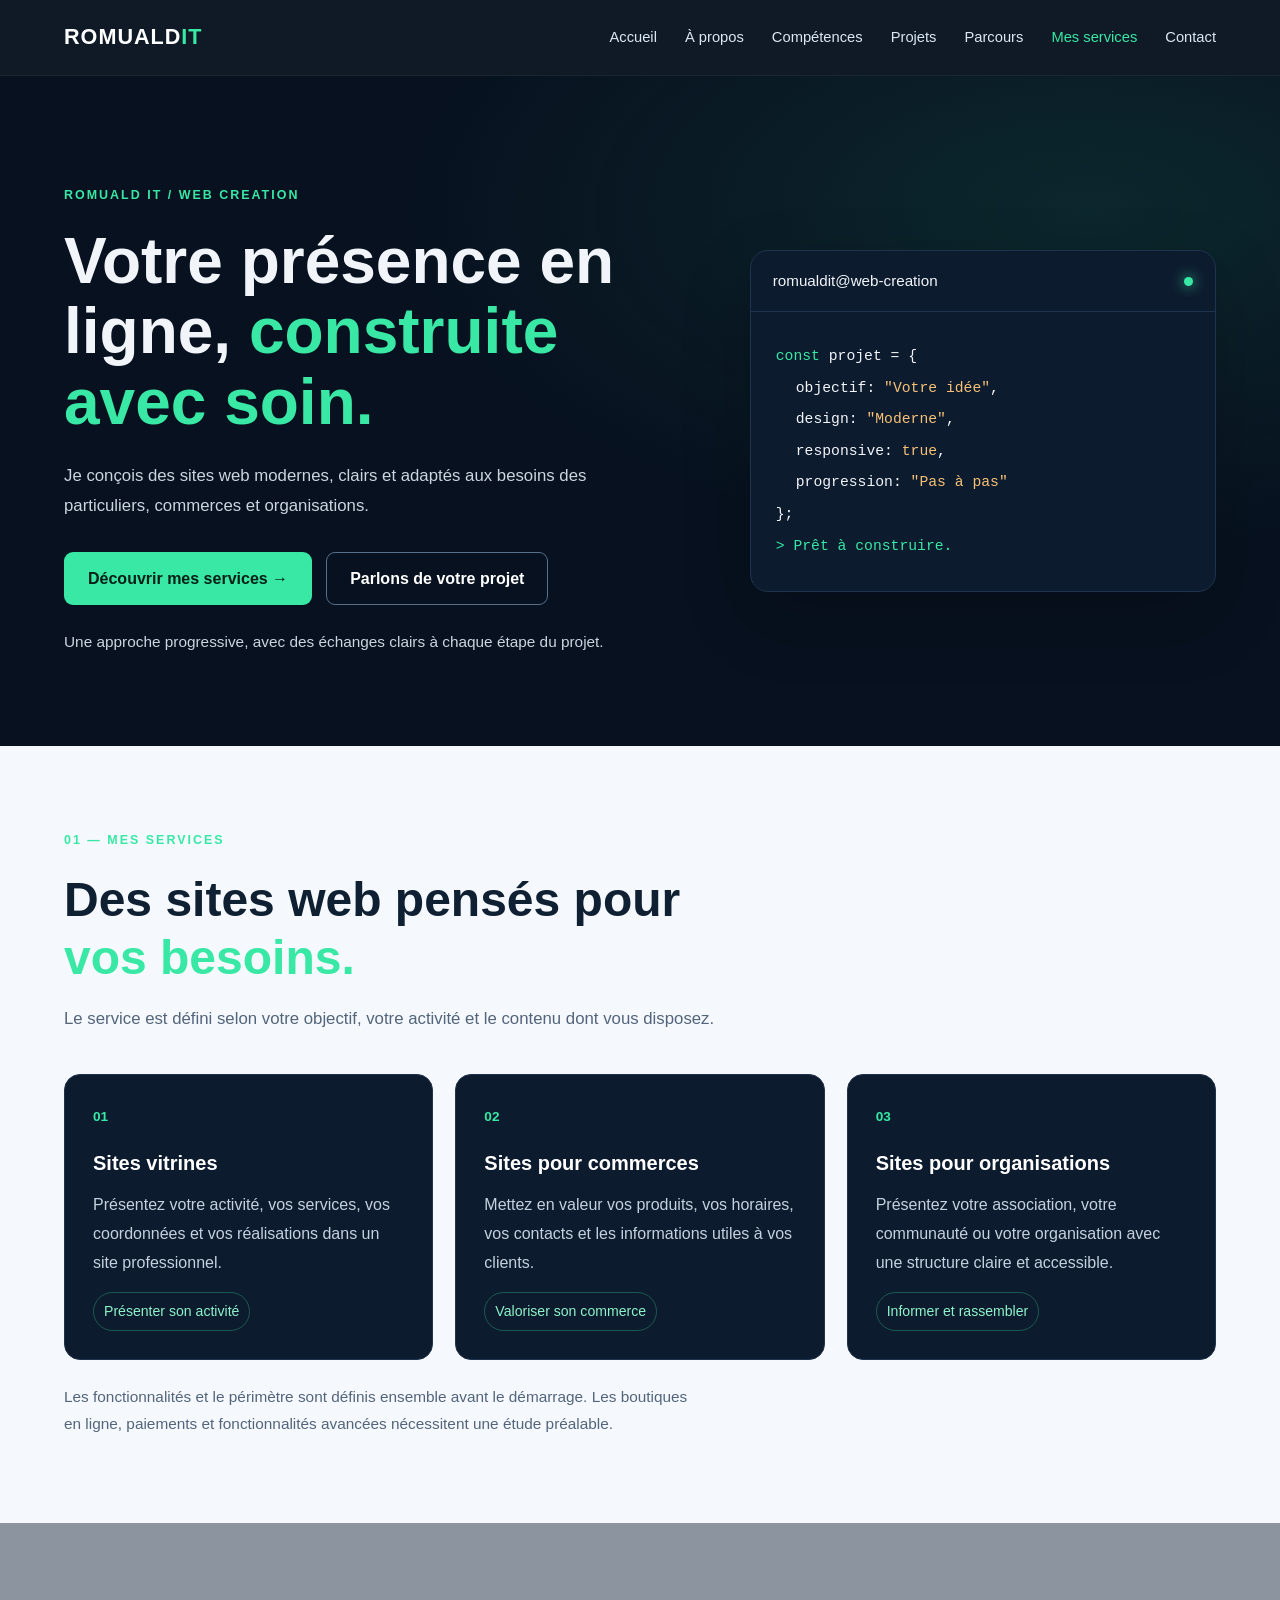
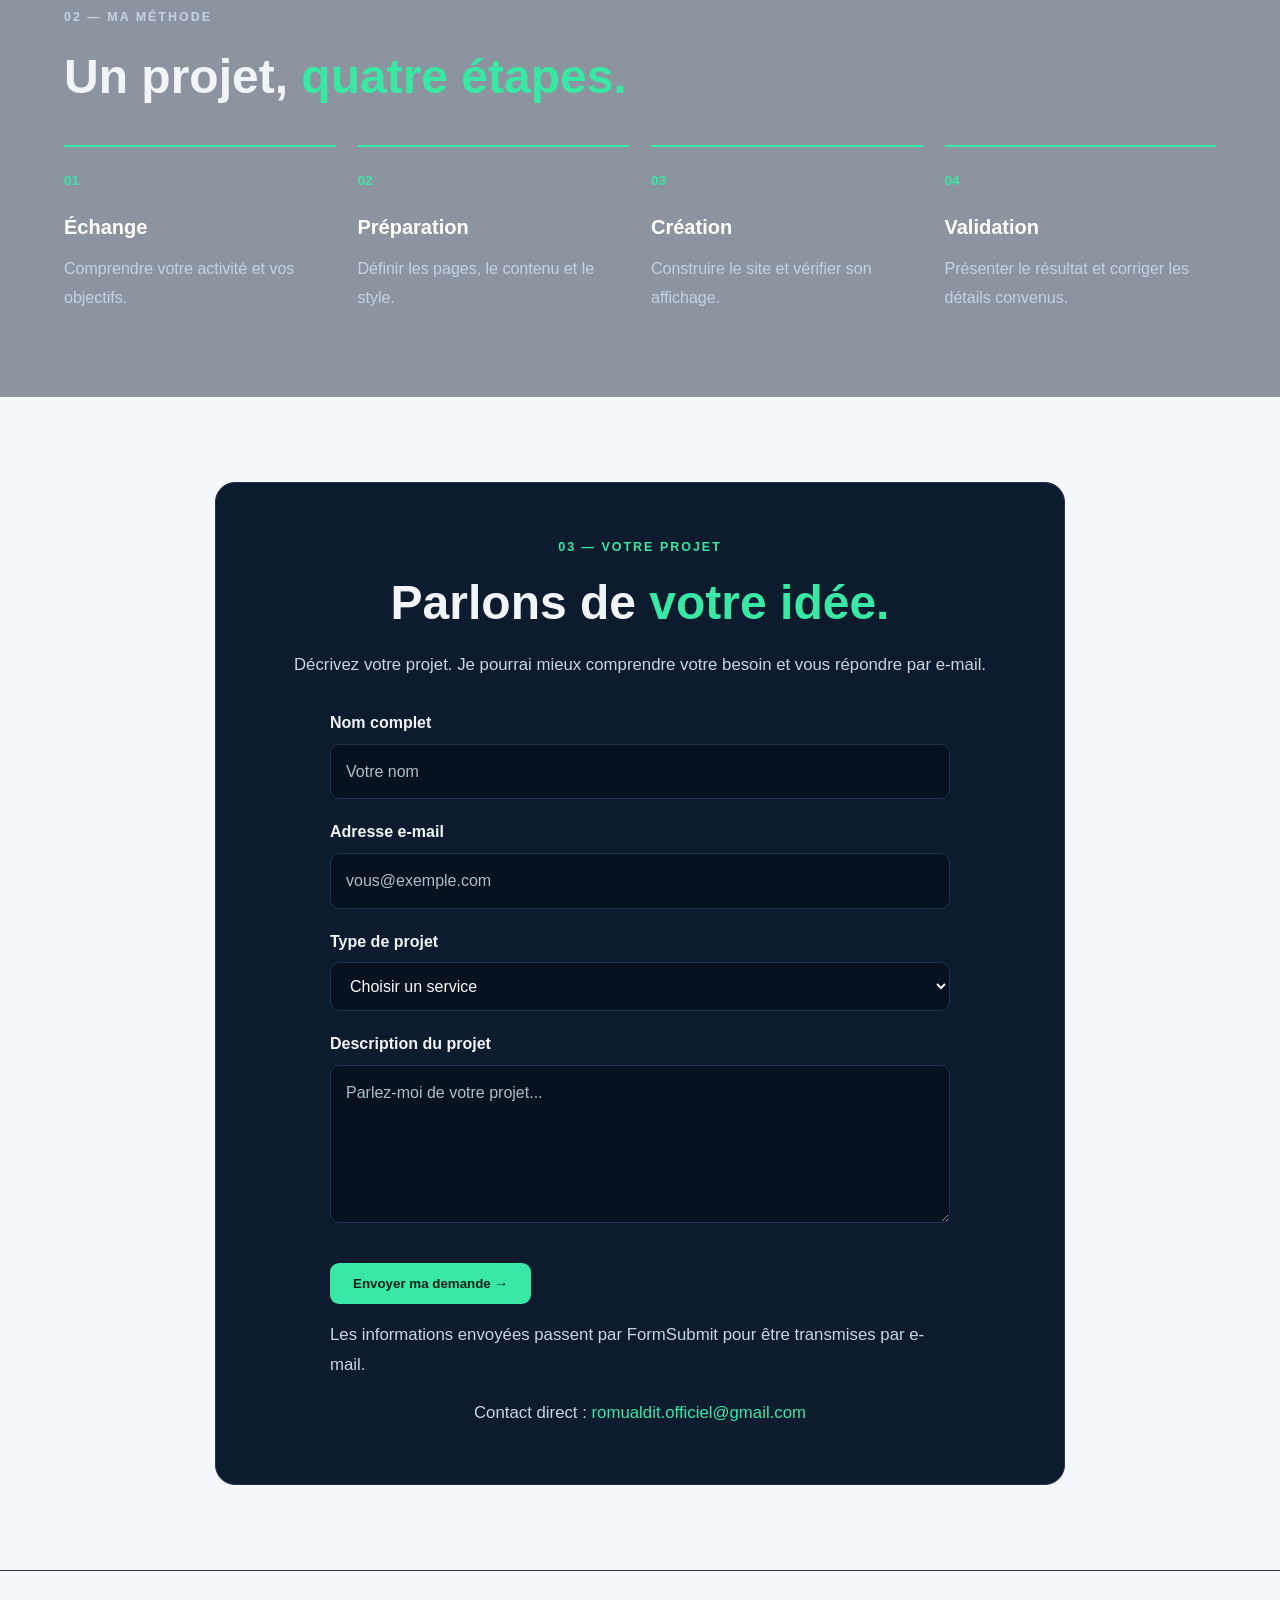
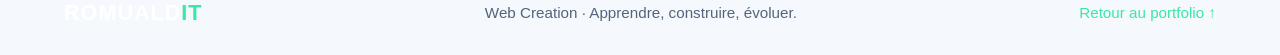
==== commit 68c0eb8d: "Improve contrast on the services page" ====
--- a/Web-creation.html
+++ b/Web-creation.html
@@ -11,7 +11,7 @@
     <meta name="author" content="Romuald IT">
     <title>Création de sites web | Romuald IT</title>
 
-    <link rel="stylesheet" href="style.css">
+    <link rel="stylesheet" href="style.css?v=3">
     <link rel="icon" type="image/svg+xml" href="favicon.svg"> 
 </head>
 
--- a/style.css
+++ b/style.css
@@ -4521,7 +4521,23 @@
 .hero[id],
 .business-page .business-section[id] {
     scroll-margin-top: 86px;
-}
-
-
-
+}
+
+/* Contraste des titres sur les sections claires de la page services */
+.business-page {
+    color: var(--text-dark, #102033);
+}
+
+.business-page .business-hero,
+.business-page .business-process,
+.business-page .business-service-card,
+.business-page .business-contact-card {
+    color: #f1f5f9;
+}
+
+.business-page .business-section:not(.business-process) .business-heading > p:last-child,
+.business-page .business-disclaimer,
+.business-page .business-footer-inner p {
+    color: #53657c;
+    opacity: 1;
+}
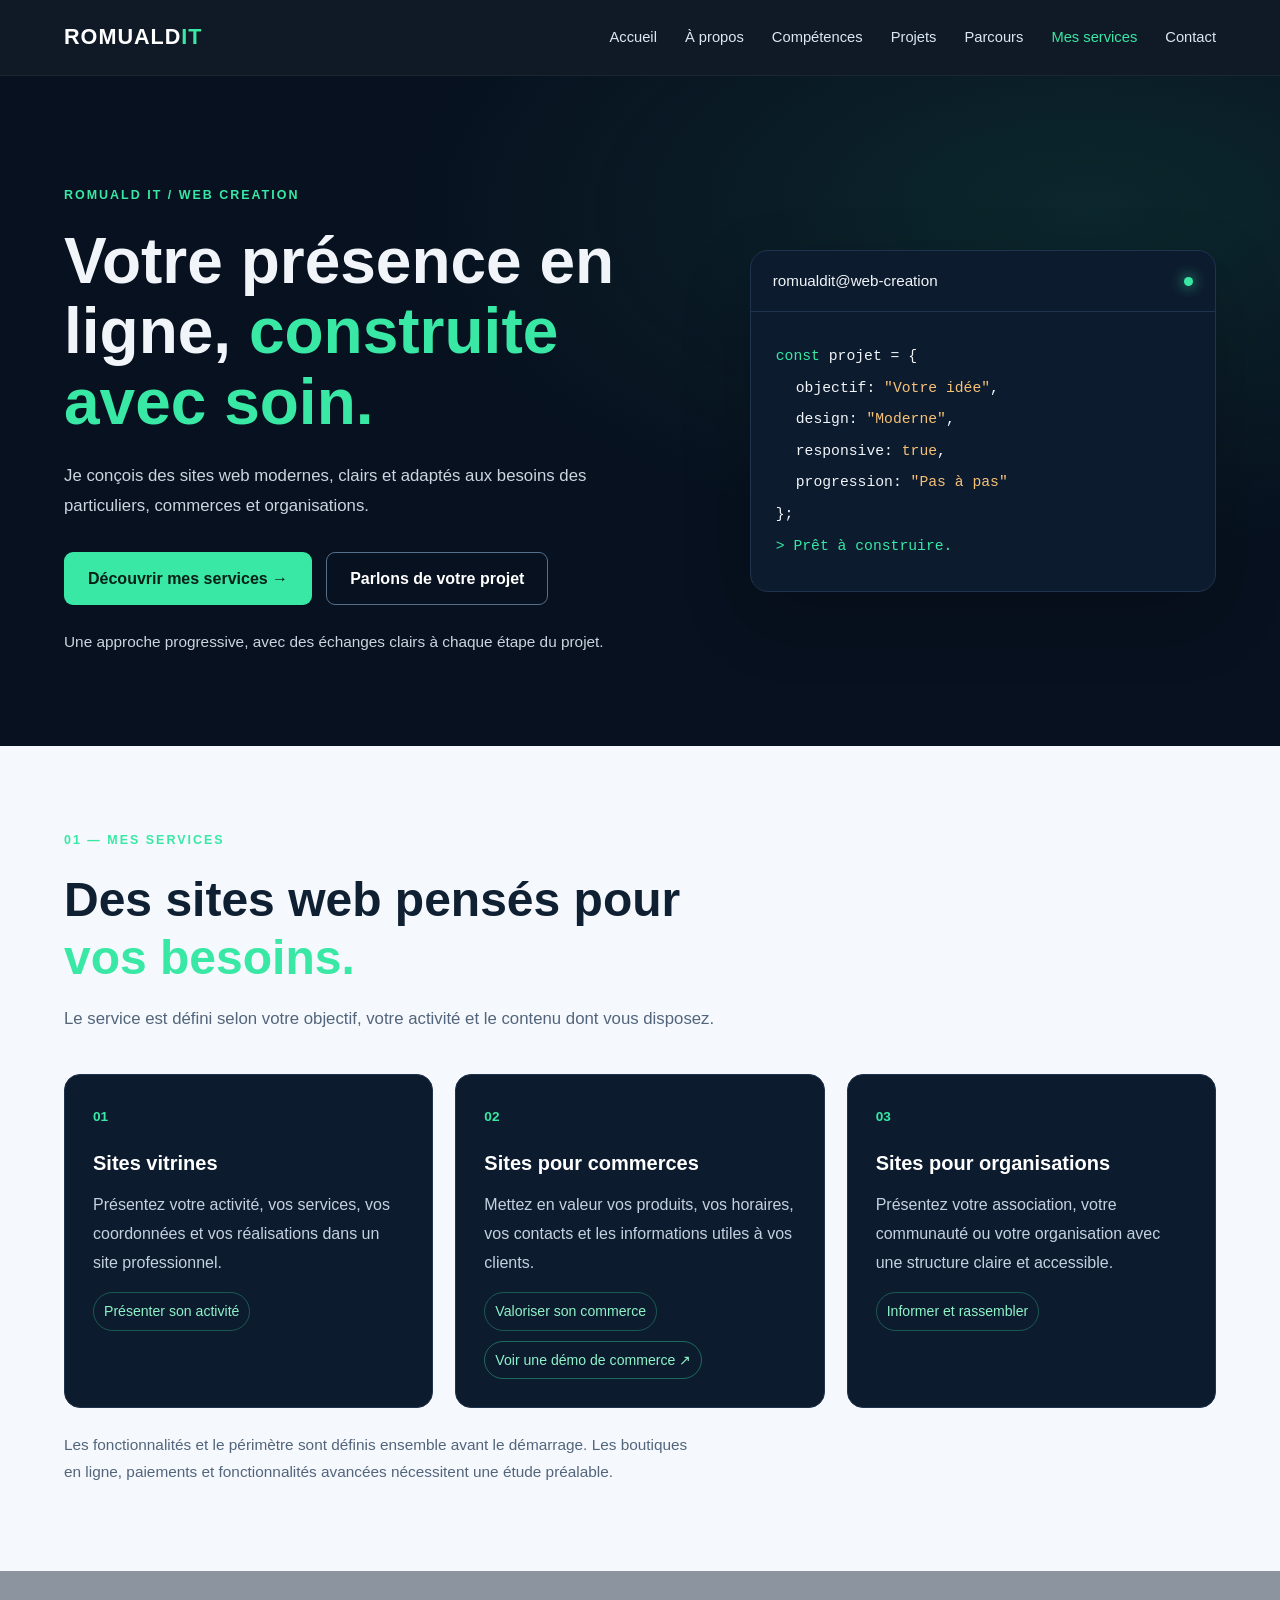
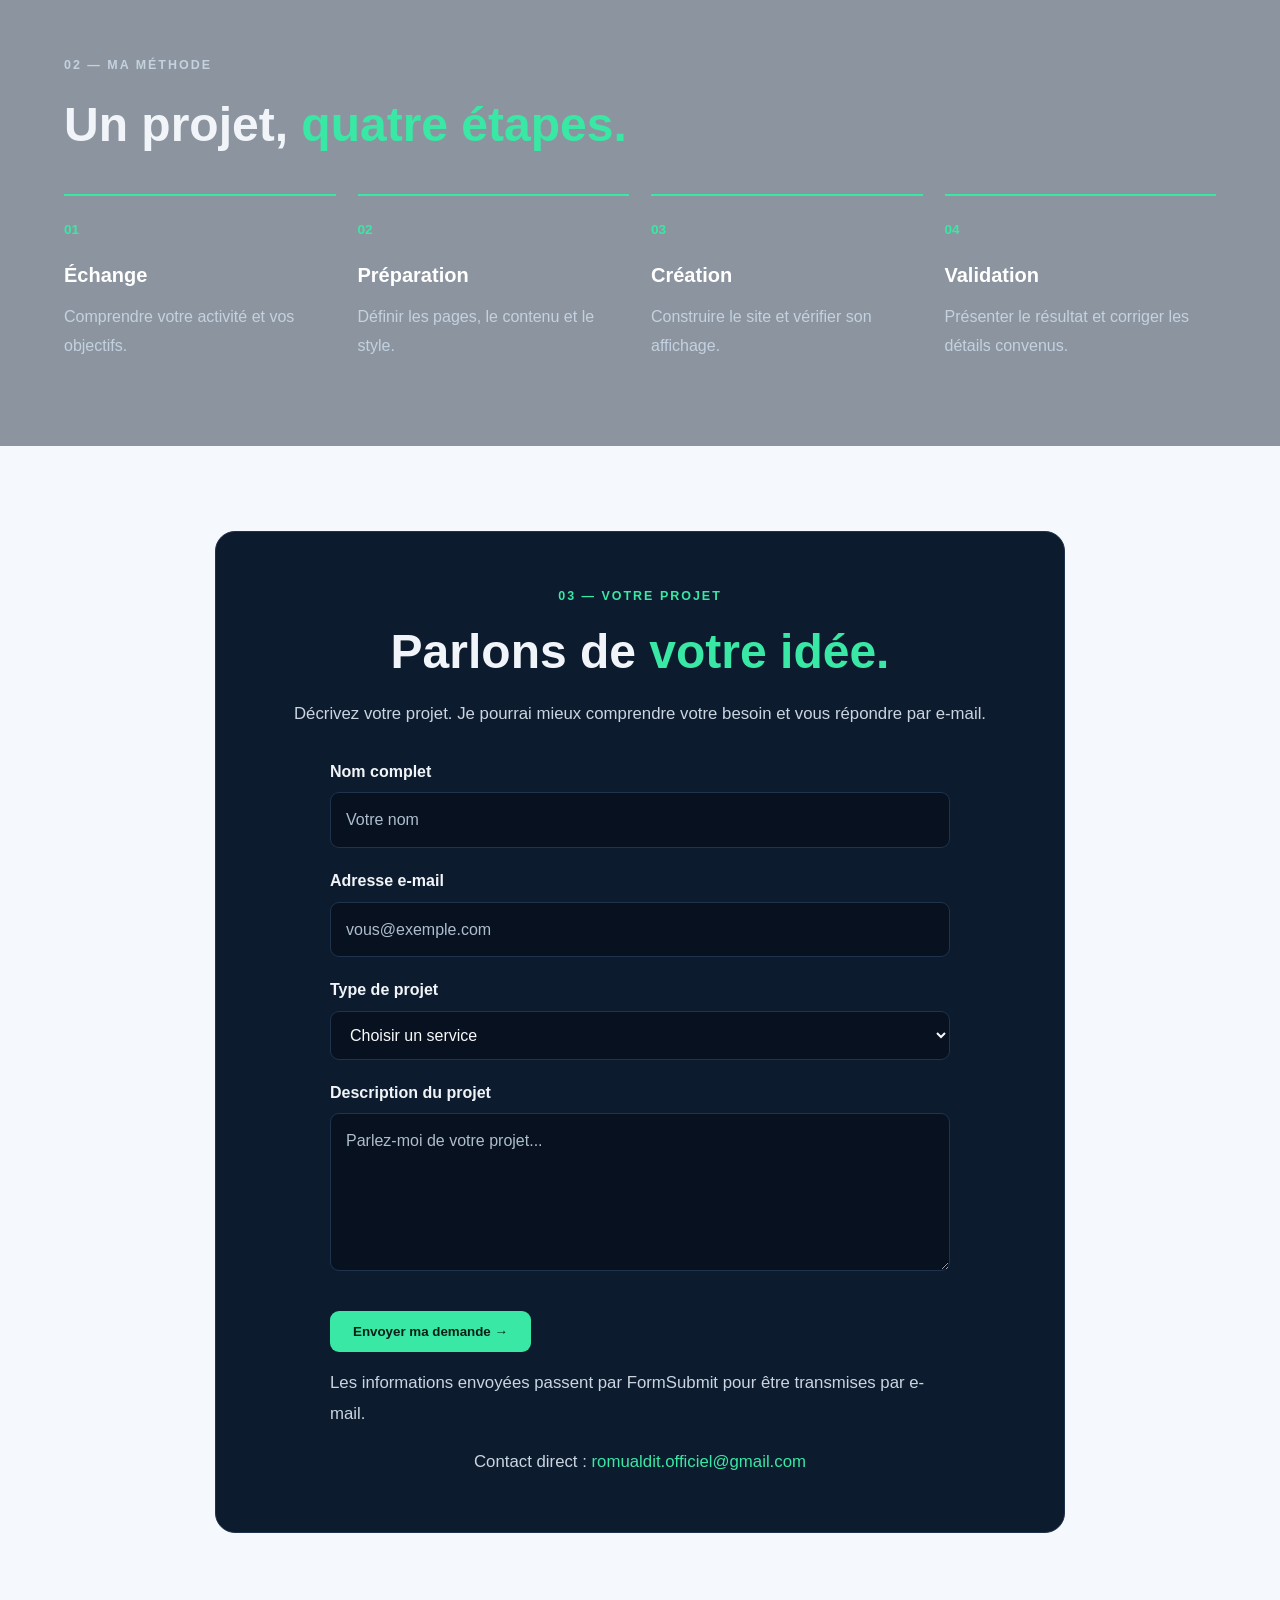
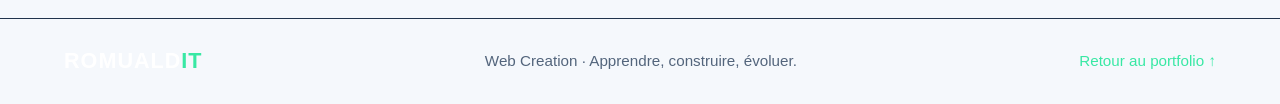
==== commit 9f5ea9ba: "Add fictional commerce demo to portfolio" ====
--- a/Web-creation.html
+++ b/Web-creation.html
@@ -9,9 +9,10 @@
         content="Romuald IT Web Creation : création de sites web modernes, responsive et adaptés à vos besoins.">
 
     <meta name="author" content="Romuald IT">
+    <link rel="canonical" href="https://romualditofficiel-cybers.github.io/Romuald-it-portfolio/Web-creation.html">
     <title>Création de sites web | Romuald IT</title>
 
-    <link rel="stylesheet" href="style.css?v=3">
+    <link rel="stylesheet" href="style.css?v=4">
     <link rel="icon" type="image/svg+xml" href="favicon.svg"> 
 </head>
 
@@ -134,6 +135,7 @@
                             à vos clients.
                         </p>
                         <span class="business-tag">Valoriser son commerce</span>
+                        <a class="business-tag business-demo-link" href="demo-commerce.html">Voir une démo de commerce ↗</a>
                     </article>
 
                     <article class="business-service-card">
@@ -307,4 +309,3 @@
 
 
 
-
--- a/style.css
+++ b/style.css
@@ -4399,145 +4399,219 @@
 
 
 
-
-/* Lisibilité renforcée pour la page des services */
-.business-page {
-    color: #f1f5f9;
-}
-
-.business-page .business-lead,
-.business-page .business-heading > p:last-child,
-.business-page .business-contact-card > p:not(.business-eyebrow),
-.business-page .business-note,
-.business-page .business-disclaimer,
-.business-page .business-email,
-.business-page .business-footer-inner p {
-    color: #cbd5e1;
-    opacity: 1;
-}
-
-.business-page .business-lead,
-.business-page .business-heading > p:last-child,
-.business-page .business-contact-card > p:not(.business-eyebrow) {
-    font-size: 1.05rem;
-    line-height: 1.8;
-}
-
-.business-page .business-note,
-.business-page .business-disclaimer {
-    max-width: 75ch;
-    font-size: 0.96rem;
-    line-height: 1.75;
-}
-
-.business-page .business-code-header,
-.business-page .business-footer-inner p,
-.business-page .business-footer-inner > a:last-child {
-    font-size: 0.95rem;
-}
-
-.business-page .business-tag {
-    font-size: 0.88rem;
-}
-
-.business-page .business-email {
-    font-size: 1rem;
-    line-height: 1.7;
-}
-
-.business-page .business-form-group label {
-    color: #f1f5f9;
-    font-size: 1rem;
-}
-
-.business-page .business-form-group input,
-.business-page .business-form-group select,
-.business-page .business-form-group textarea {
-    color: #f8fafc;
-    font-size: 1rem;
-    line-height: 1.6;
-}
-
-.business-page .business-form-group input::placeholder,
-.business-page .business-form-group textarea::placeholder {
-    color: #aebdce;
-    opacity: 1;
-}
-
-.business-page .business-form-group select option {
-    color: #f8fafc;
-    background: #07111f;
-}
-
-.business-page .business-form-status {
-    color: #f1f5f9;
-    font-size: 1rem;
-}
-
-@media (max-width: 600px) {
-    .business-page .business-hero h1 {
-        font-size: clamp(2.25rem, 9vw, 3.2rem);
-        line-height: 1.15;
-    }
-
-    .business-page .business-lead,
-    .business-page .business-heading > p:last-child,
-    .business-page .business-contact-card > p:not(.business-eyebrow) {
-        font-size: 1rem;
-    }
-
-    .business-page .business-code-body {
-        font-size: 0.9rem;
-        line-height: 1.75;
-    }
-}
-
-.business-page .business-form-note {
-    max-width: 620px;
-    margin: 16px auto 0;
-    color: #cbd5e1;
-    font-size: 0.9rem;
-    line-height: 1.65;
-    text-align: left;
-}
-
-/* Ajustements constatés sur les captures mobiles */
-@media (max-width: 600px) {
-    .hero-container {
-        padding-left: 6%;
-        padding-right: 6%;
-    }
-
-    .hero-content {
-        min-width: 0;
-    }
-
-    .hero-small-title {
-        overflow-wrap: anywhere;
-    }
-}
-
+
+/* Lisibilité renforcée pour la page des services */
+.business-page {
+    color: #f1f5f9;
+}
+
+.business-page .business-lead,
+.business-page .business-heading > p:last-child,
+.business-page .business-contact-card > p:not(.business-eyebrow),
+.business-page .business-note,
+.business-page .business-disclaimer,
+.business-page .business-email,
+.business-page .business-footer-inner p {
+    color: #cbd5e1;
+    opacity: 1;
+}
+
+.business-page .business-lead,
+.business-page .business-heading > p:last-child,
+.business-page .business-contact-card > p:not(.business-eyebrow) {
+    font-size: 1.05rem;
+    line-height: 1.8;
+}
+
+.business-page .business-note,
+.business-page .business-disclaimer {
+    max-width: 75ch;
+    font-size: 0.96rem;
+    line-height: 1.75;
+}
+
+.business-page .business-code-header,
+.business-page .business-footer-inner p,
+.business-page .business-footer-inner > a:last-child {
+    font-size: 0.95rem;
+}
+
+.business-page .business-tag {
+    font-size: 0.88rem;
+}
+
+.business-page .business-email {
+    font-size: 1rem;
+    line-height: 1.7;
+}
+
+.business-page .business-form-group label {
+    color: #f1f5f9;
+    font-size: 1rem;
+}
+
+.business-page .business-form-group input,
+.business-page .business-form-group select,
+.business-page .business-form-group textarea {
+    color: #f8fafc;
+    font-size: 1rem;
+    line-height: 1.6;
+}
+
+.business-page .business-form-group input::placeholder,
+.business-page .business-form-group textarea::placeholder {
+    color: #aebdce;
+    opacity: 1;
+}
+
+.business-page .business-form-group select option {
+    color: #f8fafc;
+    background: #07111f;
+}
+
+.business-page .business-form-status {
+    color: #f1f5f9;
+    font-size: 1rem;
+}
+
+@media (max-width: 600px) {
+    .business-page .business-hero h1 {
+        font-size: clamp(2.25rem, 9vw, 3.2rem);
+        line-height: 1.15;
+    }
+
+    .business-page .business-lead,
+    .business-page .business-heading > p:last-child,
+    .business-page .business-contact-card > p:not(.business-eyebrow) {
+        font-size: 1rem;
+    }
+
+    .business-page .business-code-body {
+        font-size: 0.9rem;
+        line-height: 1.75;
+    }
+}
+
+.business-page .business-form-note {
+    max-width: 620px;
+    margin: 16px auto 0;
+    color: #cbd5e1;
+    font-size: 0.9rem;
+    line-height: 1.65;
+    text-align: left;
+}
+
+/* Ajustements constatés sur les captures mobiles */
+@media (max-width: 600px) {
+    .hero-container {
+        padding-left: 6%;
+        padding-right: 6%;
+    }
+
+    .hero-content {
+        min-width: 0;
+    }
+
+    .hero-small-title {
+        overflow-wrap: anywhere;
+    }
+}
+
 .section[id],
 .hero[id],
-.business-page .business-section[id] {
-    scroll-margin-top: 86px;
-}
-
-/* Contraste des titres sur les sections claires de la page services */
-.business-page {
-    color: var(--text-dark, #102033);
-}
-
-.business-page .business-hero,
-.business-page .business-process,
-.business-page .business-service-card,
-.business-page .business-contact-card {
-    color: #f1f5f9;
-}
-
-.business-page .business-section:not(.business-process) .business-heading > p:last-child,
-.business-page .business-disclaimer,
-.business-page .business-footer-inner p {
-    color: #53657c;
-    opacity: 1;
-}
+.business-page .business-section[id] {
+    scroll-margin-top: 86px;
+}
+
+
+
+/* Contraste des titres sur les sections claires de la page services */
+.business-page {
+    color: var(--text-dark, #102033);
+}
+
+.business-page .business-hero,
+.business-page .business-process,
+.business-page .business-service-card,
+.business-page .business-contact-card {
+    color: #f1f5f9;
+}
+
+.business-page .business-section:not(.business-process) .business-heading > p:last-child,
+.business-page .business-disclaimer,
+.business-page .business-footer-inner p {
+    color: #53657c;
+    opacity: 1;
+}
+
+
+/* PROJET DÉMO — SITE DE COMMERCE */
+.project-business-demo {
+    grid-column: 1 / -1;
+    display: grid !important;
+    grid-template-columns: minmax(0, 1fr) minmax(0, 1fr);
+    align-items: stretch;
+}
+.project-business-demo .project-visual-business {
+    min-height: 360px;
+    justify-content: center;
+    background: radial-gradient(circle at 75% 20%, rgba(232, 184, 120, .2), transparent 34%), linear-gradient(145deg, #253d30, #101b2b);
+}
+.business-preview-window {
+    position: relative;
+    z-index: 1;
+    width: min(100%, 390px);
+    margin: 18px auto 4px;
+    overflow: hidden;
+    border: 1px solid rgba(255,255,255,.18);
+    border-radius: 9px;
+    background: #f7f4ed;
+    box-shadow: 0 18px 42px rgba(0,0,0,.25);
+    transform: rotate(-2deg);
+}
+.business-preview-bar {
+    display: flex;
+    align-items: center;
+    gap: 5px;
+    height: 25px;
+    padding: 0 9px;
+    background: #e8e3d9;
+}
+.business-preview-bar i { width: 6px; height: 6px; border-radius: 50%; background: #c3bfb5; }
+.business-preview-bar span { margin-left: 5px; color: #73806e; font-size: .52rem; }
+.business-preview-body {
+    min-height: 205px;
+    padding: 22px 25px;
+    display: flex;
+    flex-direction: column;
+    align-items: flex-start;
+    gap: 12px;
+    background: radial-gradient(ellipse at 78% 70%, #e7c794 0 14%, transparent 15%), linear-gradient(120deg, #fbf8ef 0 56%, #e6eadc 56%);
+    color: #25362d;
+}
+.business-preview-brand { font-size: .62rem; font-weight: 850; letter-spacing: .13em; }
+.business-preview-brand b { color: #6e806c; font-weight: 500; }
+.business-preview-kicker { margin-top: 8px; color: #71845f; font-size: .46rem; font-weight: 800; letter-spacing: .1em; }
+.business-preview-body strong { max-width: 225px; font: 500 clamp(1.4rem, 2.5vw, 2rem)/1.05 Georgia, serif; }
+.business-preview-cta { margin-top: 4px; padding: 7px 10px; border-radius: 3px; background: #315a43; color: white; font-size: .52rem; }
+.project-business-demo .project-content { justify-content: center; padding: clamp(24px, 4vw, 42px); }
+.project-business-demo .business-demo-note { margin: -6px 0 20px; padding-top: 12px; border-top: 1px solid #e5ebef; font-size: .76rem; }
+.project-demo-actions { display: flex; flex-wrap: wrap; align-items: center; gap: 12px 20px; margin-top: auto; }
+.project-demo-primary, .project-demo-secondary { display: inline-flex; align-items: center; gap: 9px; font-size: .81rem; font-weight: 800; }
+.project-demo-primary { padding: 13px 16px; border-radius: 6px; background: #176c50; color: #fff; }
+.project-demo-primary:hover { background: #0d3e2e; }
+.project-demo-secondary { color: #176c50; }
+.project-demo-secondary:hover { color: #0d3e2e; }
+.business-service-card .business-demo-link { display: inline-block; margin-top: 10px; color: #8ef3c8; border-color: rgba(56, 232, 164, .38); }
+.business-service-card .business-demo-link:hover { background: rgba(56, 232, 164, .1); }
+@media (max-width: 850px) {
+    .project-business-demo { grid-column: auto; display: flex !important; grid-template-columns: none; }
+    .project-business-demo .project-visual-business { min-height: 285px; }
+}
+@media (max-width: 600px) {
+    .project-business-demo .project-visual-business { min-height: 240px; }
+    .business-preview-window { width: min(100%, 320px); }
+    .business-preview-body { min-height: 170px; padding: 17px 19px; }
+    .project-demo-actions { align-items: stretch; flex-direction: column; }
+    .project-demo-primary { justify-content: center; }
+}
